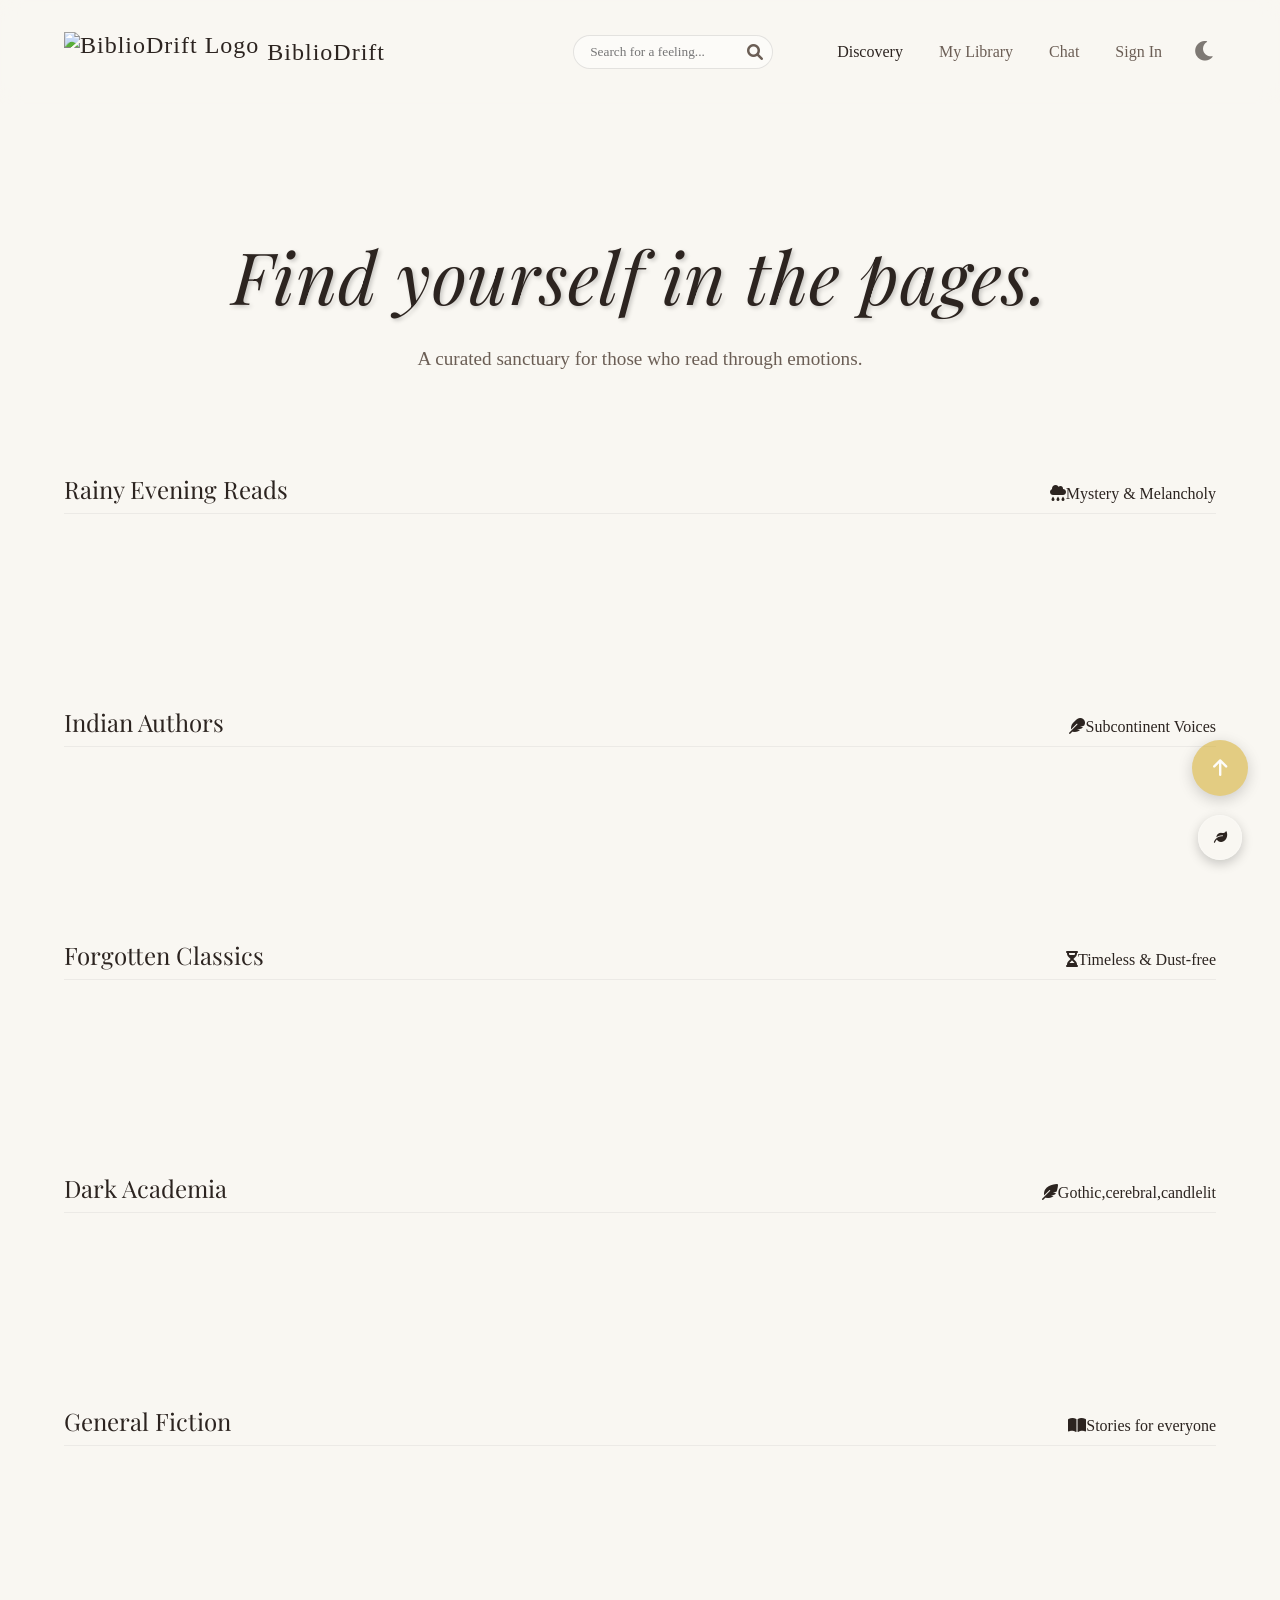
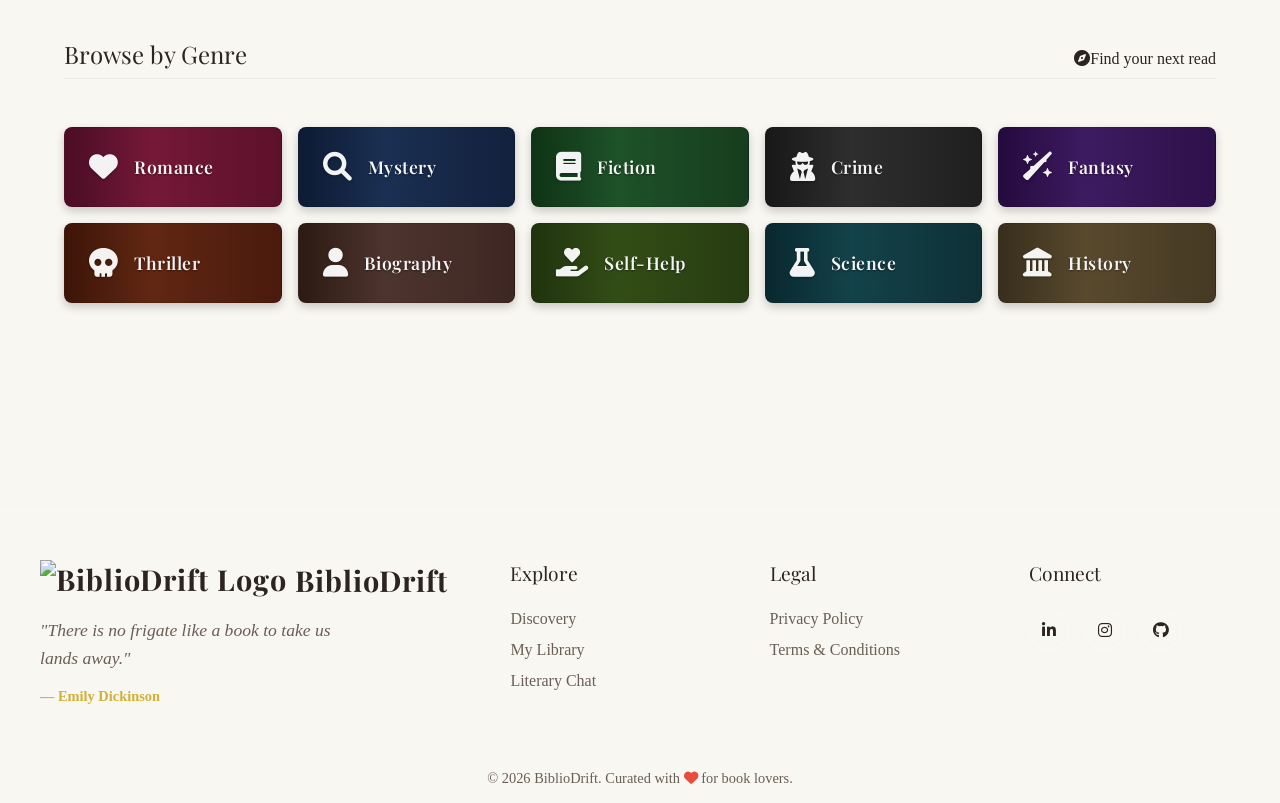
==== frontend/pages/index.html @ f68fb6fa "Refine SEO meta and clean up text formatting Updated SEO meta description and title for better clari" ====
<!doctype html>
<html lang="en">

<head>
  <meta charset="UTF-8" />
  <script>
    (function () {
      const theme = localStorage.getItem('bibliodrift_theme');
      if (theme === 'night') {
        document.documentElement.setAttribute('data-theme', 'night');
      }
    })();
  </script>
  <meta name="viewport" content="width=device-width, initial-scale=1.0" />
  <!-- Added SEO meta description to improve search engine discoverability and click-through rates -->
  <meta name="description" content="BiblioDrift-Discover books by mood,track your reading journey,and get AI-powered recommendations." />
  <title>BiblioDrift | Find yourself in pages</title>
  <link rel="stylesheet" href="../css/style.css" />
  <link rel="stylesheet" href="../css/keyboard-shortcuts.css" />

  <!-- Fonts -->
  <link rel="preconnect" href="https://fonts.googleapis.com" />
  <link rel="preconnect" href="https://fonts.gstatic.com" crossorigin />
  <link
    href="https://fonts.googleapis.com/css2?family=Playfair+Display:ital,wght@0,400;0,600;1,400&family=Georgia&display=swap"
    rel="stylesheet" />
  <link rel="stylesheet" href="https://cdnjs.cloudflare.com/ajax/libs/font-awesome/6.0.0/css/all.min.css" />

  <!-- Security: DOMPurify for XSS prevention -->
  <script src="https://cdn.jsdelivr.net/npm/dompurify@3.0.6/dist/purify.min.js"></script>
  <link rel="icon" href="../assets/images/biblioDrift_favicon.png" type="image/png">
</head>

<body>
  <header>
    <a href="index.html" class="logo">
      <img style="height: 40px" src="../assets/images/biblioDrift_favicon.png" alt="BiblioDrift Logo"> BiblioDrift
    </a>
    <div class="header-controls">
      <div class="search-bar">
        <input type="text" id="searchInput" class="search-input" placeholder="Search for a feeling...">
        <i class="fa-solid fa-search search-icon" id="searchIcon"></i>
      </div>
      <nav class="nav-links">
        <div class="tooltip">
          <a href="index.html" class="active">Discovery</a>
          <span class="tooltip-text"><i class="fa-solid fa-wand-magic-sparkles"></i> Explore books</span>
        </div>
        <div class="tooltip">
          <a href="library.html">My Library</a>
          <span class="tooltip-text"><i class="fa-solid fa-book"></i> My Library</span>
        </div>
        <div class="tooltip">
          <a href="chat.html">Chat</a>
          <span class="tooltip-text"><i class="fa-solid fa-comments"></i> Chat</span>
        </div>
        <!-- DYNAMIC AUTH LINK -->
        <div class="tooltip">
          <a href="auth.html" id="navAuthLink">Sign In</a>
          <span class="tooltip-text" id="navAuthTooltip"><i class="fa-solid fa-key"></i> Access account</span>
        </div>
      </nav>
      <button id="themeToggle" class="btn-icon" title="Toggle Theme">
        <i class="fa-solid fa-moon"></i>
      </button>
    </div>
  </header>

  <main>
    <section class="hero">
      <h1>Find yourself in the pages.</h1>
      <p>A curated sanctuary for those who read through emotions.</p>
    </section>

    <!-- SEARCH RESULTS SECTION (Initially Hidden) -->
    <section id="search-results-section" class="curated-section" hidden>
      <div class="section-header">
        <h2 id="search-query-display">Search Results</h2>
        <span><i class="fa-solid fa-magnifying-glass"></i>Exploring your query</span>
      </div>
      <div class="curated-row" id="search-results-grid">
        <!-- Dynamically Appended Books -->
      </div>
    </section>

    <!-- Curated Sections -->
    <section class="curated-section">
      <div class="section-header">
        <h2>Rainy Evening Reads</h2>
        <span><i class="fa-solid fa-cloud-rain"></i>Mystery & Melancholy</span>
      </div>
      <div class="curated-row" id="row-rainy"></div>
    </section>

    <section class="curated-section">
      <div class="section-header">
        <h2>Indian Authors</h2>
        <span><i class="fa-solid fa-feather"></i>Subcontinent Voices</span>
      </div>
      <div class="curated-row" id="row-indian"></div>
    </section>

    <section class="curated-section">
      <div class="section-header">
        <h2>Forgotten Classics</h2>
        <span><i class="fa-solid fa-hourglass"></i>Timeless & Dust-free</span>
      </div>
      <div class="curated-row" id="row-classics"></div>
    </section>

    <section class="curated-section">
      <div class="section-header">
        <h2>Dark Academia</h2>
        <span><i class="fa-solid fa-feather-pointed"></i>Gothic,cerebral,candlelit</span>
      </div>
      <div class="curated-row" id="row-dark-academia"></div>
    </section>

    <section class="curated-section">
      <div class="section-header">
        <h2>General Fiction</h2>
        <span><i class="fa-solid fa-book-open"></i>Stories for everyone</span>
      </div>
      <div class="curated-row" id="row-fiction"></div>
    </section>

    <!-- Genre Grid Section -->
    <section class="curated-section genre-section">
      <div class="section-header">
        <h2>Browse by Genre</h2>
        <span><i class="fa-solid fa-compass"></i>Find your next read</span>
      </div>
      <div class="genre-grid" id="genre-grid">
        <div class="genre-card" data-genre="romance"><i class="fa-solid fa-heart"></i><span>Romance</span></div>
        <div class="genre-card" data-genre="mystery"><i class="fa-solid fa-magnifying-glass"></i><span>Mystery</span>
        </div>
        <div class="genre-card" data-genre="fiction"><i class="fa-solid fa-book"></i><span>Fiction</span></div>
        <div class="genre-card" data-genre="crime"><i class="fa-solid fa-user-secret"></i><span>Crime</span></div>
        <div class="genre-card" data-genre="fantasy"><i class="fa-solid fa-wand-sparkles"></i><span>Fantasy</span></div>
        <div class="genre-card" data-genre="thriller"><i class="fa-solid fa-skull"></i><span>Thriller</span></div>
        <div class="genre-card" data-genre="biography"><i class="fa-solid fa-user"></i><span>Biography</span></div>
        <div class="genre-card" data-genre="self-help"><i
            class="fa-solid fa-hand-holding-heart"></i><span>Self-Help</span></div>
        <div class="genre-card" data-genre="science"><i class="fa-solid fa-flask"></i><span>Science</span></div>
        <div class="genre-card" data-genre="history"><i class="fa-solid fa-landmark"></i><span>History</span></div>
      </div>
    </section>

    <!-- Genre Modal -->
    <dialog id="genre-modal" class="genre-modal">
      <div class="genre-modal-content">
        <div class="genre-modal-header">
          <h2 id="genre-modal-title">Genre Books</h2>
          <button class="close-genre-modal" id="close-genre-modal"><i class="fa-solid fa-xmark"></i></button>
        </div>
        <div class="genre-modal-body">
          <div class="genre-books-grid" id="genre-books-grid"></div>
        </div>
      </div>
    </dialog>

    <!-- Book Details Modal -->
    <dialog id="book-details-modal" class="glass-modal">
      <div class="modal-content">
        <button class="close-modal-btn" id="closeModalBtn"><i class="fa-solid fa-xmark"></i></button>
        <div class="modal-body">
          <div class="modal-media"><img id="modal-img" src="" alt="Book Cover" /></div>
          <div class="modal-info">
            <h2 id="modal-title">Book Title</h2>
            <p id="modal-author" class="modal-subtitle">Author Name</p>
            <div class="ai-insight-box">
              <div class="ai-header"><i class="fa-solid fa-wand-magic-sparkles"></i><span>AI Insight</span></div>
              <div id="modal-summary">
                <div class="text-skeleton skeleton"></div>
                <div class="text-skeleton skeleton" style="width: 90%"></div>
                <div class="text-skeleton skeleton" style="width: 70%"></div>
              </div>
            </div>
            <div class="modal-actions">
              <button id="modal-add-btn" class="btn-primary"><i class="fa-regular fa-heart"></i>Add to Library</button>
              <button id="modal-share-btn" class="btn-secondary modal-share-btn"><i class="fa-solid fa-share-nodes"></i>
                Share</button>
            </div>
          </div>
        </div>
      </div>
    </dialog>
  </main>




  <!-- Enhanced Footer -->
  <footer class="main-footer">
    <div class="footer-container">
      <div class="footer-brand">
        <a href="index.html" class="logo">
          <img style="height: 40px" src="../assets/images/biblioDrift_favicon.png" alt="BiblioDrift Logo"> BiblioDrift
        </a>
        <p class="footer-tagline">"There is no frigate like a book to take us lands away."</p>
        <p class="footer-subtext">&mdash; Emily Dickinson</p>
      </div>
      <div class="footer-nav">
        <h3>Explore</h3>
        <ul>
          <li><a href="index.html">Discovery</a></li>
          <li><a href="library.html">My Library</a></li>
          <li><a href="chat.html">Literary Chat</a></li>
        </ul>
      </div>
      <div class="footer-legal">
        <h3>Legal</h3>
        <ul>
          <li><a href="privacy-policy.html">Privacy Policy</a></li>
          <li><a href="terms-and-conditions.html">Terms & Conditions</a></li>
        </ul>
      </div>
      <div class="footer-social">
        <h3>Connect</h3>
        <div class="social-icons">
          <a href="https://www.linkedin.com/in/devanshi5malhotra/" target="_blank" rel="noopener noreferrer" title="LinkedIn"><i class="fab fa-linkedin-in"></i></a>
          <a href="#" title="Instagram"><i class="fab fa-instagram"></i></a>
          <a href="https://github.com/devanshi14malhotra/BiblioDrift" target="_blank" rel="noopener noreferrer"
            title="GitHub"><i class="fa-brands fa-github"></i></a>
        </div>
      </div>
    </div>
    <div class="footer-bottom">
      <p>&copy; 2026 BiblioDrift. Curated with <i class="fa-solid fa-heart"></i> for book lovers.</p>
    </div>
  </footer>

  <script src="../js/config.js"></script>
  <script src="../js/app.js"></script>
  <script src="../script/header-scroll.js"></script>


  <!-- Back to Top Button -->
  <button id="backToTop" class="btn-icon back-to-top" title="Back to Top" onclick="window.scrollTo({top: 0, behavior: 'smooth'});">
    <i class="fa-solid fa-arrow-up"></i>
  </button>

  <!-- Ambient Sanctuary UI -->
  <div class="ambient-sanctuary">
    <button id="ambientToggle" title="Ambient Sanctuary">
      <i class="fa-solid fa-leaf"></i>
    </button>
    <div id="ambientPanel" class="ambient-panel">
      <h3 style="color: var(--text-main) !important;">Ambient Sanctuary</h3>
      <div class="ambient-option">
        <span style="color: var(--text-main) !important;"><i class="fa-solid fa-cloud-rain"></i>Rainy Evening</span>
        <label class="switch">
          <input type="checkbox" id="rainToggle">
          <span class="slider"></span>
        </label>
      </div>
      <div class="ambient-option">
        <span style="color: var(--text-main) !important;"><i class="fa-solid fa-fire"></i>Cozy Fireplace</span>
        <label class="switch">
          <input type="checkbox" id="fireToggle">
          <span class="slider"></span>
        </label>
      </div>
      <div class="volume-control">
        <label for="ambientVolume" style="color: var(--text-main) !important;"><i class="fa-solid fa-volume-high"></i>Volume</label>
        <input type="range" id="ambientVolume" min="0" max="1" step="0.1" value="0.5" style="width: 100%;">
      </div>
    </div>
  </div>

  <script src="../js/ambient.js"></script>
  <script src="../js/security.js"></script>
</body>

</html>
---- frontend/css/style.css ----
:root {
    /* Day Theme (Default) */
    --bg-color: #f9f7f2;
    --header-bg: rgba(249, 247, 242, 0.8);
    --text-main: #2c2420;
    --text-muted: #6b5e55;
    --accent-gold: #d4af37;
    --wood-dark: #5d4037;
    --wood-light: #8d6e63;
    --glass-bg: rgba(255, 255, 255, 0.1);
    --glass-border: rgba(255, 255, 255, 0.2);
    --shadow-soft: 0 10px 30px rgba(0, 0, 0, 0.05);
    --input-bg: rgba(255, 255, 255, 0.5);
    --input-border: rgba(0, 0, 0, 0.1);
    --book-bg: #fff;
    --paper-color: #fffdf9;

    /* Vibe Colors */
    --vibe-mystery: #78909c;
    --vibe-romance: #ef9a9a;
    --vibe-classic: #a1887f;

    /* Dimensions */
    --book-width: 160px;
    --book-height: 240px;
    --book-thick: 40px;
}

[data-theme="night"] {
    /* Night Theme (Dark Wood) */
    --bg-color: #1e1a18;
    --header-bg: rgba(30, 26, 24, 0.85);
    --text-main: #e0d5cb;
    --text-muted: #a89a8e;
    --accent-gold: #fccb4e;
    --wood-dark: #3e2723;
    --wood-light: #5d4037;
    --glass-bg: rgba(0, 0, 0, 0.3);
    --glass-border: rgba(255, 255, 255, 0.05);
    --shadow-soft: 0 10px 40px rgba(0, 0, 0, 0.4);
    --input-bg: rgba(0, 0, 0, 0.2);
    --input-border: rgba(255, 255, 255, 0.1);
    --book-bg: #2c2420;
    --paper-color: #e0d5cb;
}

* {
    box-sizing: border-box;
    margin: 0;
    padding: 0;
}

html {
    scroll-behavior: smooth;
    transition: background-color 0.4s ease, color 0.4s ease;
}

body {
    background-color: var(--bg-color);
    color: var(--text-main);
    font-family: "Georgia", serif;
    /* Classic serif for books */
    overflow-x: hidden;
    min-height: 100vh;
    transition: background-color 0.4s ease, color 0.4s ease, border-color 0.4s ease, box-shadow 0.4s ease;
}

/* Explicit night-mode overrides — bulletproof fallback */
[data-theme="night"] body,
html[data-theme="night"],
html[data-theme="night"] body {
    background-color: #1e1a18 !important;
    color: #e0d5cb !important;
}

[data-theme="night"] header {
    background: rgba(30, 26, 24, 0.85) !important;
}

[data-theme="night"] .search-input,
[data-theme="night"] input {
    background: rgba(0, 0, 0, 0.2) !important;
    color: #e0d5cb !important;
    border-color: rgba(255, 255, 255, 0.1) !important;
}
/* Dark Mode override */
[data-theme='night'] {
  --accent-gold: #CCAC00; 
  --tooltip-text: #987B60; /* White text for better visibility */
}

/* Global Wooden Scrollbar Styling */
::-webkit-scrollbar {
    width: 12px;
}

::-webkit-scrollbar-track {
    background: var(--bg-color);
}

::-webkit-scrollbar-thumb {
    background: linear-gradient(180deg, var(--wood-dark), var(--wood-light));
    border-radius: 6px;
    border: 2px solid var(--bg-color);
}

::-webkit-scrollbar-thumb:hover {
    background: linear-gradient(180deg, var(--wood-light), var(--wood-dark));
    box-shadow: inset 0 0 6px rgba(0, 0, 0, 0.3);
}

h1,
h2,
h3 {
    font-weight: normal;
    font-family: "Playfair Display", serif;
    /* Elegant headings */
}

/* --- Layout --- */
header {
    padding: 2rem 4rem;
    display: flex;
    justify-content: space-between;
    align-items: center;
    position: sticky;
    top: 0;
    z-index: 100;
    background: var(--header-bg);
    backdrop-filter: blur(10px);
    transition: background-color 0.4s ease, color 0.4s ease, backdrop-filter 0.4s ease;
}

.header-controls {
    display: flex;
    align-items: center;
    gap: 2rem;
}

.search-bar {
    position: relative;
    display: flex;
    align-items: center;
}

.search-input {
    background: var(--input-bg);
    border: 1px solid var(--input-border);
    padding: 0.5rem 1rem;
    border-radius: 20px;
    font-family: "Georgia", serif;
    width: 200px;
    transition: all 0.4s ease;
    outline: none;
    color: var(--text-main);
}

.search-input:focus {
    background: var(--book-bg);
    width: 300px;
    box-shadow: var(--shadow-soft);
}

.search-icon {
    position: absolute;
    right: 10px;
    color: var(--text-muted);
    cursor: pointer;
    transition: color 0.3s ease;
}

.search-icon:hover {
    color: var(--text-main);
}

.logo {
    font-size: 1.5rem;
    letter-spacing: 1px;
    color: var(--text-main);
    text-decoration: none;
    display: flex;
    align-items: center;
    gap: 0.5rem;
}

.nav-links a {
    text-decoration: none;
    color: var(--text-muted);
    margin-left: 2rem;
    transition: color 0.3s ease;
}

.nav-links a:hover,
.nav-links a.active {
    color: var(--text-main);
}

/* === ANIMATED HOVER TOOLTIPS FOR NAVIGATION (NEW) === */
.tooltip {
    position: relative;
    display: inline-block;
}

.tooltip-text {
    position: absolute;
    left: 50%;
    bottom: calc(100% + 8px);
    transform: translateX(-50%) scale(0.95) translateY(6px);
    padding: 10px 14px;
    background: #fffaf3;
    color: #2b2b2b;
    font-size: 13px;
    font-weight: 500;
    white-space: nowrap;
    border-radius: 10px;
    box-shadow: 0 8px 20px rgba(0, 0, 0, 0.15);
    border: 1px solid rgba(0, 0, 0, 0.08);
    opacity: 0;
    visibility: hidden;
    pointer-events: none;
    transition: all 0.25s ease;
    z-index: 9999;
}

.tooltip-text::after {
    content: "";
    position: absolute;
    top: 100%;
    left: 50%;
    transform: translateX(-50%) rotate(45deg);
    width: 12px;
    height: 12px;
    background: #fffaf3;
    border-left: 1px solid rgba(0, 0, 0, 0.08);
    border-bottom: 1px solid rgba(0, 0, 0, 0.08);
}

.tooltip:hover .tooltip-text {
    opacity: 1;
    visibility: visible;
    transform: translateX(-40%) scale(1) translateY(0);
}

.tooltip-text i {
    margin-right: 5px;
    color: var(--accent-gold);
}

main {
    padding: 2rem 4rem;
    max-width: 1400px;
    margin: 0 auto;
}

/* --- Hero --- */
.hero {
    text-align: center;
    padding: 6rem 1rem;
    animation: heroFade 1s ease-out;
}

@keyframes heroFade {
    from {
        opacity: 0;
        transform: translateY(15px);
    }

    to {
        opacity: 1;
        transform: translateY(0);
    }
}

.hero h1 {
    font-size: clamp(2.5rem, 8vw, 4.5rem);
    margin-bottom: 1.5rem;
    font-style: italic;
    line-height: 1.2;
    letter-spacing: 0.5px;
    text-shadow: 2px 2px 4px rgba(0, 0, 0, 0.2);
}

.hero p {
    color: var(--text-muted);
    font-size: 1.2rem;
    line-height: 1.8;
    max-width: 55ch;
    margin: 0 auto;
}

/* --- Curated Tables (Horizontal Scroll) --- */
.curated-section {
    margin-bottom: 6rem;
}

.section-header {
    margin-bottom: 2rem;
    border-bottom: 1px solid rgba(0, 0, 0, 0.05);
    padding-bottom: 0.5rem;
    display: flex;
    justify-content: space-between;
    align-items: baseline;
}

.curated-row {
    display: flex;
    gap: 3rem;
    padding: 2rem 1rem;
    overflow-x: visible;
    /* Allow 3D overflow */
    perspective: 1000px;
}

/* --- 3D Book Component --- */
.book-scene {
    width: var(--book-width);
    height: var(--book-height);
    perspective: 1000px;
    cursor: pointer;
    /* Random slight rotation for organic feel - handled in JS usually, but default here */
}

.book {
    width: 100%;
    height: 100%;
    position: relative;
    transform-style: preserve-3d;
    /* Bouncy cozy feel */
    transform-origin: center center -20px;
    /* Pivot inside the book */
    animation: floatIn 0.8s ease-out backwards;
}

@keyframes floatIn {
    from {
        opacity: 0;
        transform: translateY(50px) scale(0.9);
    }

    to {
        opacity: 1;
        transform: translateY(0) scale(1);
    }
}

.book.flipped {
    transform: rotateY(180deg) scale(1.2) translateZ(50px);
    /* Expand and bring closer */
    z-index: 100;
}

/* Book Faces */
.book__face {
    position: absolute;
    width: 100%;
    height: 100%;
    backface-visibility: hidden;
    /* Hide back when front is clear */
    border-radius: 4px 8px 8px 4px;
    box-shadow: 5px 5px 15px rgba(0, 0, 0, 0.15);
}

.book__face--front {
    background: var(--book-bg);
    transform: rotateY(0deg);
    z-index: 2;
}

.book__face--front img {
    width: 100%;
    height: 100%;
    object-fit: cover;
    border-radius: 4px 8px 8px 4px;
}

.book__face--back {
    transform: rotateY(180deg);
    background: var(--paper-color);
    /* Paper color */
    padding: 1.5rem;
    display: flex;
    flex-direction: column;
    justify-content: space-between;
    border: 1px solid var(--glass-border);
    z-index: 1;
    color: #2c2420;
    /* Keep text dark for paper feel even in night mode */
}

/* The Spine */
.book__face--spine {
    position: absolute;
    width: var(--book-thick);
    height: 100%;
    left: 0;
    top: 0;
    transform: rotateY(-90deg) translateZ(calc(var(--book-thick) / 2));
}

/* Improved 3D Box Model */
/* Re-defining .book for proper thickness volume */
.book {
    transform-origin: center center -20px;
    /* Pivot inside the book */
}

.book__face--front {
    transform: translateZ(20px);
}

.book__face--back {
    transform: rotateY(180deg) translateZ(20px);
}

.book__face--spine {
    width: 40px;
    height: 100%;
    background: #333;
    /* Default spine color */
    transform: rotateY(-90deg) translateZ(20px);
    /* Adjust positioning to be flush left of front face */
    left: -20px;
    /* Half thickness */
}

.book__face--right {
    /* Pages */
    width: 40px;
    height: 100%;
    background: linear-gradient(to right, #fff, #f0f0f0 20%, #fff 40%);
    transform: rotateY(90deg) translateZ(140px);
    /* Width - half thickness */
    left: auto;
    right: -20px;
}

/* Hover Effect: Pull out */
.book-scene:hover .book:not(.flipped) {
    transform: translateZ(30px) translateY(-10px) rotateY(-10deg);
}

/* Glassmorphism Overlay (Quick view) */
.glass-overlay {
    position: absolute;
    bottom: 10px;
    left: 10px;
    right: 10px;
    background: rgba(255, 255, 255, 0.7);
    backdrop-filter: blur(8px);
    padding: 0.5rem;
    border-radius: 6px;
    opacity: 0;
    transform: translateY(10px);
    transition: all 0.3s ease;
    pointer-events: none;
    /* Let clicks pass to book */
}

.book-scene:hover .glass-overlay {
    opacity: 1;
    transform: translateY(0);
}

/* Back of book content */
.handwritten-note {
    font-family: "Courier New", Courier, monospace;
    /* Placeholder for handwriting font */
    color: var(--text-muted);
    font-size: 0.9rem;
    line-height: 1.4;
    background: #fffdc2;
    padding: 10px;
    transform: rotate(-2deg);
    box-shadow: 2px 2px 5px rgba(0, 0, 0, 0.1);
    margin-bottom: 1rem;
}

.book-actions {
    display: flex;
    gap: 0.5rem;
}

.btn-icon {
    border: none;
    background: none;
    cursor: pointer;
    font-size: 1.2rem;
    opacity: 0.6;
    transition: opacity 0.2s;
}

.btn-icon:hover {
    opacity: 1;
    transform: scale(1.1);
}

/* --- Virtual Shelves --- */
.shelves-container {
    display: flex;
    flex-direction: column;
    gap: 4rem;
    padding: 2rem 0;
}

.shelf-row {
    position: relative;
    padding: 0 2rem 1.5rem 2rem;
    /* Realistic Wood Texture Gradient */
    background:
        repeating-linear-gradient(90deg,
            transparent 0,
            transparent 4px,
            rgba(0, 0, 0, 0.02) 5px,
            transparent 10px),
        linear-gradient(to bottom, #5d4037 0%, #3e2723 100%);
    border-bottom: 25px solid #281a15;
    /* Thicker front lip */
    border-radius: 4px;
    box-shadow:
        0 20px 20px -10px rgba(0, 0, 0, 0.3),
        inset 0 2px 20px rgba(0, 0, 0, 0.2);
    display: flex;
    align-items: flex-end;
    gap: 1.5rem;
    /* More spacing for expanded books */
    min-height: 280px;
}

.shelf-row::after {
    /* Depth shadow on wall behind books */
    content: "";
    position: absolute;
    bottom: 25px;
    /* Above bottom lip */
    left: 0;
    right: 0;
    height: 100%;
    z-index: -1;
    background: linear-gradient(to bottom,
            rgba(0, 0, 0, 0.1),
            rgba(0, 0, 0, 0.4));
    pointer-events: none;
}

.shelf-label {
    position: absolute;
    top: -20px;
    left: 0;
    font-size: 1.2rem;
    color: var(--wood-light);
    font-style: italic;
}

/* --- Mood Analysis Styles --- */

/* Mood Tags on Book Covers */
.mood-tags {
    position: absolute;
    top: 5px;
    left: 5px;
    display: flex;
    flex-direction: column;
    gap: 2px;
}

.mood-tag {
    background: rgba(0, 0, 0, 0.7);
    color: white;
    padding: 2px 6px;
    border-radius: 10px;
    font-size: 0.7rem;
    font-weight: bold;
    text-transform: capitalize;
}

/* Mood-specific colors */
.mood-cozy {
    background: #8d6e63 !important;
}

.mood-dark {
    background: #424242 !important;
}

.mood-mysterious {
    background: #5e35b1 !important;
}

.mood-romantic {
    background: #e91e63 !important;
}

.mood-adventurous {
    background: #ff5722 !important;
}

.mood-melancholy {
    background: #607d8b !important;
}

.mood-uplifting {
    background: #4caf50 !important;
}

.mood-intense {
    background: #f44336 !important;
}

.mood-whimsical {
    background: #9c27b0 !important;
}

.mood-thought-provoking {
    background: #795548 !important;
}

/* Glass overlay mood tags */
.glass-mood-tags {
    margin-top: 0.5rem;
    display: flex;
    gap: 0.25rem;
    flex-wrap: wrap;
}

.glass-mood-tag {
    background: rgba(255, 255, 255, 0.3);
    padding: 1px 4px;
    border-radius: 8px;
    font-size: 0.6rem;
    text-transform: capitalize;
}

/* Back of book mood analysis */
.mood-analysis {
    margin-top: 1rem;
    padding-top: 0.5rem;
    border-top: 1px solid rgba(0, 0, 0, 0.1);
}

.mood-tags-back {
    display: flex;
    gap: 0.25rem;
    flex-wrap: wrap;
    margin-top: 0.25rem;
}

.mood-tag-small {
    background: var(--accent-gold);
    color: white;
    padding: 1px 4px;
    border-radius: 6px;
    font-size: 0.6rem;
    text-transform: capitalize;
}

/* Mood Analysis Modal */
.mood-modal {
    position: fixed;
    top: 0;
    left: 0;
    width: 100%;
    height: 100%;
    background: rgba(0, 0, 0, 0.7);
    display: flex;
    justify-content: center;
    align-items: center;
    z-index: 1000;
    backdrop-filter: blur(5px);
}

.mood-modal-content {
    background: var(--book-bg);
    border-radius: 12px;
    max-width: 500px;
    width: 90%;
    max-height: 80vh;
    overflow-y: auto;
    box-shadow: var(--shadow-soft);
    border: 1px solid var(--glass-border);
}

.mood-modal-header {
    padding: 1.5rem;
    border-bottom: 1px solid var(--glass-border);
    display: flex;
    justify-content: space-between;
    align-items: center;
}

.mood-modal-header h3 {
    margin: 0;
    color: var(--text-main);
}

.close-modal {
    background: none;
    border: none;
    font-size: 1.5rem;
    cursor: pointer;
    color: var(--text-muted);
    padding: 0;
    width: 30px;
    height: 30px;
    display: flex;
    align-items: center;
    justify-content: center;
}

.close-modal:hover {
    color: var(--text-main);
}

.mood-modal-body {
    padding: 1.5rem;
}

.mood-section {
    margin-bottom: 1.5rem;
}

.mood-section h4 {
    margin: 0 0 0.5rem 0;
    color: var(--text-main);
    font-size: 1rem;
}

/* Sentiment Bar */
.sentiment-bar {
    width: 100%;
    height: 8px;
    background: #e0e0e0;
    border-radius: 4px;
    overflow: hidden;
    margin: 0.5rem 0;
}

.sentiment-fill {
    height: 100%;
    background: linear-gradient(to right, #f44336, #ff9800, #4caf50);
    transition: width 0.3s ease;
}

/* Large mood tags in modal */
.mood-tags-large {
    display: flex;
    gap: 0.5rem;
    flex-wrap: wrap;
}

.mood-tag-large {
    padding: 0.5rem 1rem;
    border-radius: 20px;
    font-size: 0.9rem;
    font-weight: bold;
    color: white;
    text-transform: capitalize;
}

/* Vibe quote styling */
.vibe-quote {
    background: var(--paper-color);
    padding: 1rem;
    border-radius: 8px;
    font-style: italic;
    color: #2c2420;
    border-left: 4px solid var(--accent-gold);
    margin: 0.5rem 0;
}

/* Mood button in book actions */
.mood-btn {
    color: var(--accent-gold) !important;
}

.mood-btn:hover {
    color: var(--wood-dark) !important;
    transform: scale(1.1);
}

/* Responsive mood modal */
@media (max-width: 768px) {
    .mood-modal-content {
        width: 95%;
        margin: 1rem;
    }

    .mood-tags-large {
        flex-direction: column;
    }

    .mood-tag-large {
        text-align: center;
    }
}

/* Utilities */
.hidden {
    display: none !important;
}

/* --- Constellation View --- */
.constellation-container {
    width: 100%;
    min-height: 600px;
    margin-top: 2rem;
    position: relative;
    border-radius: 12px;
    overflow: hidden;
    animation: fadeIn 0.5s ease;
}

.view-toggles button {
    cursor: pointer;
    transition: all 0.3s ease;
}

.view-toggles .active-view {
    box-shadow: 0 4px 15px rgba(0, 0, 0, 0.2);
    transform: scale(1.05);
}

.fade-in {
    animation: fadeIn 1s ease;
}

@keyframes fadeIn {
    from {
        opacity: 0;
        transform: translateY(10px);
    }

    to {
        opacity: 1;
        transform: translateY(0);
    }
}

/* Theme Toggle Button Enhancement */
#themeToggle {
    font-size: 1.4rem;
    color: var(--text-main);
    cursor: pointer;
    transition:
        transform 0.3s ease,
        color 0.3s ease;
}

#themeToggle:hover {
    transform: rotate(15deg) scale(1.1);
    color: var(--accent-gold);
}


.footer {
    min-height: 120px;
    width: 100%;
    background-color: #222;
    display: flex;
    flex-direction: column;
    justify-content: center;
    align-items: center;
    gap: 1.2rem;
    padding: 2rem 0;
    margin-top: 4rem;
}

.social_icons {
    display: flex;
    gap: 2rem;
    z-index: 999;
}

.social_icons a {
    color: var(--accent-gold);
    font-size: 2rem;
    transition:
        transform 0.3s ease,
        color 0.3s ease;
    text-decoration: none;
}

.social_icons a:hover {
    color: white;
    transform: translateY(-5px);
}

.reading-progress {
    margin-top: 0.75rem;
    opacity: 0.85;
}

.progress-slider {
    width: 100%;
    accent-color: var(--accent-gold);
}

.reading-progress small {
    font-size: 0.7rem;
    opacity: 0.7;
}

/* --- Glass Modal --- */
.glass-modal {
    margin: auto;
    width: 90%;
    max-width: 900px;
    background: transparent;
    border: none;
    padding: 0;
    overflow: visible;
}

.glass-modal::backdrop {
    background: rgba(0, 0, 0, 0.4);
    backdrop-filter: blur(5px);
}

.modal-content {
    background: rgba(255, 255, 255, 0.65);
    backdrop-filter: blur(20px);
    -webkit-backdrop-filter: blur(20px);
    border: 1px solid var(--glass-border);
    border-radius: 20px;
    box-shadow: 0 25px 50px -12px rgba(0, 0, 0, 0.25);
    padding: 2.5rem;
    position: relative;
    overflow: hidden;
    animation: modalIn 0.4s cubic-bezier(0.175, 0.885, 0.32, 1.275);
}

[data-theme="night"] .modal-content {
    background: rgba(30, 26, 24, 0.8);
    border: 1px solid rgba(255, 255, 255, 0.1);
}

@keyframes modalIn {
    from {
        opacity: 0;
        transform: scale(0.9) translateY(20px);
    }

    to {
        opacity: 1;
        transform: scale(1) translateY(0);
    }
}

.close-modal-btn {
    position: absolute;
    top: 1.5rem;
    right: 1.5rem;
    background: var(--glass-bg);
    border: none;
    width: 2.5rem;
    height: 2.5rem;
    border-radius: 50%;
    cursor: pointer;
    font-size: 1.2rem;
    color: var(--text-muted);
    transition: all 0.2s;
    display: flex;
    justify-content: center;
    align-items: center;
    z-index: 10;
}

.close-modal-btn:hover {
    background: var(--accent-gold);
    color: #fff;
    transform: rotate(90deg);
}

.modal-body {
    display: grid;
    grid-template-columns: 300px 1fr;
    gap: 3rem;
}

.modal-media {
    display: flex;
    justify-content: center;
    align-items: center;
}

.modal-media img {
    width: 100%;
    height: auto;
    border-radius: 12px;
    box-shadow: 10px 10px 30px rgba(0, 0, 0, 0.2);
    transform: rotate(-3deg);
    transition: transform 0.3s;
}

.modal-media img:hover {
    transform: rotate(0) scale(1.02);
}

.modal-info {
    display: flex;
    flex-direction: column;
    gap: 1.5rem;
}

.modal-info h2 {
    font-size: 2.5rem;
    line-height: 1.2;
    margin-bottom: 0;
}

.modal-subtitle {
    font-size: 1.2rem;
    color: var(--text-muted);
    font-style: italic;
    margin-top: -1rem;
}

/* AI Insight Box */
.ai-insight-box {
    background: #fdfaf5;
    border: 1px solid rgba(212, 175, 55, 0.2);
    border-left: 4px solid var(--accent-gold);
    padding: 1.2rem 1.5rem;
    border-radius: 12px;
    margin-top: 1.5rem;
    box-shadow: 0 2px 8px rgba(0,0,0,0.03);
}

#modal-ai-note {
    font-family: "Georgia", serif;
    font-style: italic;
    color: #4a3f35 !important; /* Dark brown for high contrast */
    line-height: 1.6;
    font-size: 1.05rem;
    display: block;
}

[data-theme="night"] .ai-insight-box {
    background: linear-gradient(135deg,
            rgba(255, 255, 255, 0.05),
            rgba(0, 0, 0, 0.2));
}

.ai-insight-box::before {
    content: "";
    position: absolute;
    top: 0;
    left: 0;
    right: 0;
    height: 2px;
    background: linear-gradient(90deg,
            transparent,
            var(--accent-gold),
            transparent);
    opacity: 0.5;
}

.ai-header {
    display: flex;
    align-items: center;
    gap: 0.8rem;
    font-family: "Courier New", monospace;
    /* Tech feel */
    font-weight: bold;
    color: var(--accent-gold);
    margin-bottom: 1rem;
    text-transform: uppercase;
    letter-spacing: 1px;
    font-size: 0.9rem;
}

#modal-summary {
    line-height: 1.6;
    color: var(--text-main);
}

.modal-actions {
    margin-top: auto;
    display: flex;
    gap: 1rem;
}

.btn-primary {
    background: var(--text-main);
    color: var(--bg-color);
    border: none;
    padding: 1rem 2rem;
    border-radius: 30px;
    font-family: "Georgia", serif;
    font-size: 1.1rem;
    cursor: pointer;
    transition: all 0.3s;
    display: flex;
    align-items: center;
    gap: 0.8rem;
}

.btn-primary:hover {
    background: var(--accent-gold);
    color: #fff;
    transform: translateY(-2px);
    box-shadow: 0 5px 15px rgba(0, 0, 0, 0.1);
}

/* Responsive Modal */
@media (max-width: 768px) {
    .modal-body {
        grid-template-columns: 1fr;
    }

    .modal-media img {
        max-width: 200px;
        transform: rotate(0);
    }

    .modal-content {
        padding: 1.5rem;
    }
}

/* ===== CHAT INTERFACE STYLES ===== */

.chat-container {
    max-width: 900px;
    margin: 0 auto;
    height: calc(100vh - 80px);
    display: flex;
    flex-direction: column;
    background: var(--glass-bg);
    backdrop-filter: blur(20px);
    border: 1px solid var(--glass-border);
    border-radius: 20px;
    overflow: hidden;
    box-shadow: var(--shadow-soft);
}

.chat-header {
    padding: 20px 25px;
    background: var(--glass-bg);
    border-bottom: 1px solid var(--glass-border);
    display: flex;
    justify-content: space-between;
    align-items: center;
}

.bookseller-info {
    display: flex;
    align-items: center;
    gap: 15px;
}

.bookseller-avatar {
    width: 50px;
    height: 50px;
    background: var(--accent-gold);
    border-radius: 50%;
    display: flex;
    align-items: center;
    justify-content: center;
    color: var(--wood-dark);
    font-size: 20px;
    box-shadow: 0 4px 15px rgba(212, 175, 55, 0.3);
}

.bookseller-details h2 {
    font-family: 'Playfair Display', serif;
    color: var(--text-main);
    font-size: 1.4rem;
    margin-bottom: 4px;
}

.status {
    display: flex;
    align-items: center;
    gap: 8px;
    color: var(--text-muted);
    font-size: 0.9rem;
}

.status-dot {
    width: 8px;
    height: 8px;
    background: #4caf50;
    border-radius: 50%;
    animation: pulse 2s infinite;
}

@keyframes pulse {

    0%,
    100% {
        opacity: 1;
    }

    50% {
        opacity: 0.5;
    }
}

.chat-actions {
    display: flex;
    gap: 10px;
}

.action-btn {
    width: 40px;
    height: 40px;
    background: var(--glass-bg);
    border: 1px solid var(--glass-border);
    border-radius: 10px;
    color: var(--text-muted);
    cursor: pointer;
    transition: all 0.3s ease;
    display: flex;
    align-items: center;
    justify-content: center;
}

.action-btn:hover {
    background: var(--accent-gold);
    color: var(--wood-dark);
    transform: translateY(-2px);
}

.chat-messages {
    flex: 1;
    overflow-y: auto;
    padding: 20px 25px;
    display: flex;
    flex-direction: column;
    gap: 20px;
}

.message {
    display: flex;
    gap: 12px;
    max-width: 80%;
}

.message.user-message {
    align-self: flex-end;
    flex-direction: row-reverse;
}

.message-avatar {
    width: 35px;
    height: 35px;
    border-radius: 50%;
    display: flex;
    align-items: center;
    justify-content: center;
    font-size: 14px;
    flex-shrink: 0;
}

.bookseller-message .message-avatar {
    background: var(--accent-gold);
    color: var(--wood-dark);
}

.user-message .message-avatar {
    background: var(--wood-light);
    color: var(--paper-color);
}

.message-content {
    flex: 1;
}

.message-bubble {
    background: var(--glass-bg);
    border: 1px solid var(--glass-border);
    border-radius: 18px;
    padding: 15px 18px;
    backdrop-filter: blur(10px);
    box-shadow: 0 4px 15px rgba(0, 0, 0, 0.1);
}

.user-message .message-bubble {
    background: var(--accent-gold);
    color: var(--wood-dark);
    border-color: var(--accent-gold);
}

.message-bubble p {
    margin-bottom: 8px;
    line-height: 1.5;
    color: var(--text-main);
}

.user-message .message-bubble p {
    color: var(--wood-dark);
}

.message-bubble p:last-child {
    margin-bottom: 0;
}

.message-time {
    font-size: 0.75rem;
    color: var(--text-muted);
    margin-top: 5px;
    text-align: left;
}

.user-message .message-time {
    text-align: right;
}

.quick-suggestions {
    padding: 15px 25px;
    border-top: 1px solid var(--glass-border);
    background: var(--glass-bg);
}

.suggestions-header {
    font-size: 0.9rem;
    color: var(--text-muted);
    margin-bottom: 12px;
}

.suggestions-list {
    display: flex;
    gap: 10px;
    flex-wrap: wrap;
}

.suggestion-btn {
    background: var(--glass-bg);
    border: 1px solid var(--glass-border);
    border-radius: 20px;
    padding: 8px 15px;
    color: var(--text-main);
    cursor: pointer;
    transition: all 0.3s ease;
    font-size: 0.85rem;
    display: flex;
    align-items: center;
    gap: 6px;
    backdrop-filter: blur(10px);
}

.suggestion-btn:hover {
    background: var(--accent-gold);
    color: var(--wood-dark);
    transform: translateY(-2px);
    box-shadow: 0 4px 15px rgba(212, 175, 55, 0.3);
}

.chat-input-container {
    padding: 20px 25px;
    border-top: 1px solid var(--glass-border);
    background: var(--glass-bg);
}

.chat-input-wrapper {
    display: flex;
    gap: 12px;
    align-items: flex-end;
    background: var(--input-bg);
    border: 1px solid var(--input-border);
    border-radius: 20px;
    padding: 12px 15px;
    backdrop-filter: blur(10px);
}

#chatInput {
    flex: 1;
    background: transparent;
    border: none;
    outline: none;
    color: var(--text-main);
    font-size: 1rem;
    line-height: 1.4;
    resize: none;
    min-height: 24px;
    max-height: 120px;
    font-family: inherit;
}

#chatInput::placeholder {
    color: var(--text-muted);
}

.send-btn {
    width: 40px;
    height: 40px;
    background: var(--accent-gold);
    border: none;
    border-radius: 50%;
    color: var(--wood-dark);
    cursor: pointer;
    transition: all 0.3s ease;
    display: flex;
    align-items: center;
    justify-content: center;
    flex-shrink: 0;
}

.send-btn:hover {
    transform: scale(1.1);
    box-shadow: 0 4px 15px rgba(212, 175, 55, 0.4);
}

.send-btn:disabled {
    opacity: 0.5;
    cursor: not-allowed;
    transform: none;
}

.input-hint {
    margin-top: 8px;
    font-size: 0.8rem;
    color: var(--text-muted);
    display: flex;
    align-items: center;
    gap: 6px;
}

/* Book Recommendations in Chat */
.book-recommendation {
    margin: 15px 0;
    padding: 15px;
    background: var(--glass-bg);
    border: 1px solid var(--glass-border);
    border-radius: 12px;
    backdrop-filter: blur(10px);
}

.book-rec-header {
    display: flex;
    justify-content: space-between;
    align-items: center;
    margin-bottom: 12px;
}

.book-rec-title {
    font-weight: 600;
    color: var(--text-main);
    font-size: 0.95rem;
}

.book-rec-count {
    font-size: 0.8rem;
    color: var(--text-muted);
    background: var(--glass-bg);
    padding: 4px 8px;
    border-radius: 10px;
}

.book-rec-grid {
    display: grid;
    grid-template-columns: repeat(auto-fill, minmax(120px, 1fr));
    gap: 12px;
}

.book-rec-item {
    background: var(--glass-bg);
    border: 1px solid var(--glass-border);
    border-radius: 8px;
    padding: 10px;
    text-align: center;
    cursor: pointer;
    transition: all 0.3s ease;
    backdrop-filter: blur(5px);
}

.book-rec-item:hover {
    transform: translateY(-3px);
    box-shadow: 0 6px 20px rgba(0, 0, 0, 0.15);
    border-color: var(--accent-gold);
}

.book-rec-cover {
    width: 60px;
    height: 90px;
    background: var(--book-bg);
    border-radius: 4px;
    margin: 0 auto 8px;
    display: flex;
    align-items: center;
    justify-content: center;
    overflow: hidden;
    box-shadow: 0 2px 8px rgba(0, 0, 0, 0.1);
}

.book-rec-cover img {
    width: 100%;
    height: 100%;
    object-fit: cover;
}

.book-rec-cover i {
    font-size: 24px;
    color: var(--text-muted);
}

.book-rec-info h4 {
    font-size: 0.8rem;
    color: var(--text-main);
    margin-bottom: 4px;
    line-height: 1.2;
    display: -webkit-box;
    -webkit-line-clamp: 2;
    -webkit-box-orient: vertical;
    overflow: hidden;
}

.book-rec-info p {
    font-size: 0.7rem;
    color: var(--text-muted);
    display: -webkit-box;
    -webkit-line-clamp: 1;
    -webkit-box-orient: vertical;
    overflow: hidden;
}

/* Emotion Tags & Mood Filtering */
.emotion-tags-container {
    display: flex;
    flex-wrap: wrap;
    gap: 8px;
    margin: 12px 0;
}

.emotion-tag {
    background: var(--glass-bg);
    border: 1px solid var(--glass-border);
    border-radius: 16px;
    padding: 4px 12px;
    font-size: 0.75rem;
    color: var(--text-main);
    cursor: pointer;
    transition: all 0.2s ease;
    display: flex;
    align-items: center;
    gap: 6px;
}

.emotion-tag:hover {
    background: rgba(255, 255, 255, 0.1);
    border-color: var(--accent-gold);
}

.emotion-tag.active {
    background: var(--accent-gold);
    color: #000;
    border-color: var(--accent-gold);
}

.mood-selector-modal {
    margin-top: 16px;
    padding: 16px;
    background: rgba(0, 0, 0, 0.2);
    border-radius: 12px;
    border: 1px solid var(--glass-border);
}

.mood-selector-title {
    font-family: 'Playfair Display', serif;
    font-size: 1rem;
    margin-bottom: 12px;
    color: var(--accent-gold);
}

.mood-grid {
    display: grid;
    grid-template-columns: repeat(auto-fill, minmax(100px, 1fr));
    gap: 10px;
}

.mood-item {
    padding: 8px;
    border-radius: 8px;
    background: var(--glass-bg);
    border: 1px solid var(--glass-border);
    text-align: center;
    cursor: pointer;
    transition: transform 0.2s;
}

.mood-item:hover {
    transform: scale(1.05);
    border-color: var(--accent-gold);
}

.mood-item i {
    display: block;
    font-size: 1.2rem;
    margin-bottom: 4px;
}

.mood-item span {
    font-size: 0.7rem;
    text-transform: uppercase;
    letter-spacing: 0.5px;
}

/* Typing Indicator */
.typing-indicator {
    display: flex;
    align-items: center;
    gap: 12px;
    max-width: 80%;
}

.typing-indicator .message-avatar {
    width: 35px;
    height: 35px;
    background: var(--accent-gold);
    color: var(--wood-dark);
    border-radius: 50%;
    display: flex;
    align-items: center;
    justify-content: center;
    font-size: 14px;
}

.typing-bubble {
    background: var(--glass-bg);
    border: 1px solid var(--glass-border);
    border-radius: 18px;
    padding: 15px 18px;
    backdrop-filter: blur(10px);
    display: flex;
    align-items: center;
    gap: 4px;
}

.typing-dot {
    width: 8px;
    height: 8px;
    background: var(--text-muted);
    border-radius: 50%;
    animation: typing 1.4s infinite ease-in-out;
}

.typing-dot:nth-child(2) {
    animation-delay: 0.2s;
}

.typing-dot:nth-child(3) {
    animation-delay: 0.4s;
}

@keyframes typing {

    0%,
    60%,
    100% {
        transform: translateY(0);
        opacity: 0.4;
    }

    30% {
        transform: translateY(-10px);
        opacity: 1;
    }
}

/* Responsive Design */
@media (max-width: 768px) {
    .chat-container {
        height: calc(100vh - 60px);
        border-radius: 0;
        margin: 0;
    }

    .chat-header {
        padding: 15px 20px;
    }

    .bookseller-details h2 {
        font-size: 1.2rem;
    }

    .chat-messages {
        padding: 15px 20px;
    }

    .message {
        max-width: 90%;
    }

    .suggestions-list {
        flex-direction: column;
    }

    .suggestion-btn {
        justify-content: center;
    }

    .book-rec-grid {
        grid-template-columns: repeat(auto-fill, minmax(100px, 1fr));
        gap: 8px;
    }
}

@media (max-width: 480px) {
    .chat-header {
        padding: 12px 15px;
    }

    .bookseller-avatar {
        width: 40px;
        height: 40px;
        font-size: 16px;
    }

    .bookseller-details h2 {
        font-size: 1.1rem;
    }

    .chat-messages {
        padding: 12px 15px;
    }

    .chat-input-container {
        padding: 15px;
    }

    .book-rec-grid {
        grid-template-columns: repeat(2, 1fr);
    }
}

/* ===== GENRE SECTION STYLES ===== */

/* Genre Grid Layout */
.genre-grid {
    display: grid;
    grid-template-columns: repeat(5, 1fr);
    gap: 1rem;
    padding: 1rem 0;
}

/* Genre Card - Vintage Book Spine Look */
/* Genre Card - Compact Vintage Rectangular Look */
.genre-card {
    display: flex;
    flex-direction: row;
    /* Horizontal layout */
    align-items: center;
    justify-content: flex-start;
    padding: 1rem 1.5rem;
    cursor: pointer;
    transition: all 0.3s cubic-bezier(0.23, 1, 0.32, 1);

    /* Rectangular Shape */
    border-radius: 8px;
    box-shadow: 0 4px 10px rgba(0, 0, 0, 0.2);

    height: 80px;
    /* Much smaller height */
    position: relative;
    overflow: hidden;
    border: 1px solid rgba(0, 0, 0, 0.1);
    gap: 1rem;
}

/* Remove gold lines for cleaner small look */
.genre-card::before,
.genre-card::after {
    display: none;
}

.genre-card i {
    font-size: 1.8rem;
    margin-bottom: 0;
    margin-right: 0;
    color: rgba(255, 255, 255, 0.95);
    /* Bright White/Gold */
    text-shadow: 0 1px 3px rgba(0, 0, 0, 0.3);
    transition: transform 0.3s ease;
    flex-shrink: 0;
}

.genre-card span {
    font-family: 'Playfair Display', serif;
    font-size: 1.1rem;
    font-weight: 600;
    color: #f5f5f5;
    text-transform: capitalize;
    /* Easier to read */
    letter-spacing: 0.5px;
    text-shadow: 0 1px 2px rgba(0, 0, 0, 0.5);
    text-align: left;
    writing-mode: horizontal-tb;
    /* Horizontal Text */
    transform: none;
}

.genre-card:hover {
    transform: translateY(-5px);
    box-shadow: 0 8px 20px rgba(0, 0, 0, 0.3);
    z-index: 10;
}

.genre-card:hover i {
    transform: scale(1.1);
    color: #fff;
}

/* Genre Card Colors - Vintage Leather Palette (Deep & Dark) */

/* Romance: Deep Burgundy (Vintage Red) */
.genre-card[data-genre="romance"] {
    background: linear-gradient(90deg, #4a0d24 0%, #751838 40%, #5c112a 100%);
}

/* Mystery: Midnight Navy */
.genre-card[data-genre="mystery"] {
    background: linear-gradient(90deg, #0d1b33 0%, #1a2f52 40%, #12213d 100%);
}

/* Fiction: Classic Dark Green */
.genre-card[data-genre="fiction"] {
    background: linear-gradient(90deg, #0f3316 0%, #1e5228 40%, #163d1e 100%);
}

/* Crime: Charcoal Black */
.genre-card[data-genre="crime"] {
    background: linear-gradient(90deg, #181818 0%, #2e2e2e 40%, #1f1f1f 100%);
}

/* Fantasy: Deep Royal Purple */
.genre-card[data-genre="fantasy"] {
    background: linear-gradient(90deg, #240a3d 0%, #3e1b61 40%, #2e104a 100%);
}

/* Thriller: Burnt Rust/Dark Terracotta */
.genre-card[data-genre="thriller"] {
    background: linear-gradient(90deg, #3d1508 0%, #612712 40%, #4a1a0d 100%);
}

/* Biography: Old Leather Brown */
.genre-card[data-genre="biography"] {
    background: linear-gradient(90deg, #2b1b12 0%, #4e342e 40%, #3e2723 100%);
}

/* Self-Help: Olive Drab */
.genre-card[data-genre="self-help"] {
    background: linear-gradient(90deg, #20330d 0%, #334d16 40%, #273b11 100%);
}

/* Science: Dark Slate/Teal */
.genre-card[data-genre="science"] {
    background: linear-gradient(90deg, #08282e 0%, #14424a 40%, #0e3036 100%);
}

/* History: Worn Bronze/Brown */
.genre-card[data-genre="history"] {
    background: linear-gradient(90deg, #382e1c 0%, #594a2e 40%, #453923 100%);
}

/* Genre Modal Start */

/* Genre Modal */
.genre-modal {
    position: fixed;
    top: 0;
    left: 0;
    width: 100%;
    height: 100%;
    background: rgba(0, 0, 0, 0.6);
    backdrop-filter: blur(8px);
    -webkit-backdrop-filter: blur(8px);
    border: none;
    padding: 0;
    max-width: 100%;
    max-height: 100%;
    z-index: 10000;
}

.genre-modal::backdrop {
    background: transparent;
}

.genre-modal-content {
    background: var(--bg-color);
    width: 90%;
    max-width: 1100px;
    max-height: 85vh;
    margin: 5vh auto;
    border-radius: 24px;
    overflow: hidden;
    box-shadow: 0 25px 80px rgba(0, 0, 0, 0.3);
    display: flex;
    flex-direction: column;
}

.genre-modal-header {
    display: flex;
    justify-content: space-between;
    align-items: center;
    padding: 1.5rem 2rem;
    border-bottom: 1px solid rgba(0, 0, 0, 0.1);
    background: linear-gradient(to bottom, var(--card-bg), transparent);
}

.genre-modal-header h2 {
    font-family: 'Playfair Display', serif;
    font-size: 1.75rem;
    color: var(--text-main);
    margin: 0;
}

.close-genre-modal {
    background: none;
    border: none;
    font-size: 1.5rem;
    color: var(--text-main);
    cursor: pointer;
    padding: 0.5rem;
    border-radius: 50%;
    transition: all 0.2s ease;
}

.close-genre-modal:hover {
    background: rgba(0, 0, 0, 0.1);
    transform: rotate(90deg);
}

.genre-modal-body {
    padding: 2rem;
    overflow-y: auto;
    flex: 1;
}

/* Genre Books Grid */
.genre-books-grid {
    display: flex;
    flex-wrap: wrap;
    justify-content: center;
    gap: 3rem;
    padding: 2rem;
    perspective: 1000px;
}

.genre-book-card {
    background: var(--card-bg);
    border-radius: 12px;
    overflow: hidden;
    transition: all 0.3s ease;
    cursor: pointer;
    box-shadow: 0 4px 15px rgba(0, 0, 0, 0.1);
}

.genre-book-card:hover {
    transform: translateY(-5px);
    box-shadow: 0 12px 30px rgba(0, 0, 0, 0.2);
}

.genre-book-card img {
    width: 100%;
    height: 200px;
    object-fit: cover;
}

.genre-book-info {
    padding: 1rem;
}

.genre-book-info h4 {
    font-family: 'Playfair Display', serif;
    font-size: 0.95rem;
    font-weight: 600;
    color: var(--text-main);
    margin: 0 0 0.25rem 0;
    display: -webkit-box;
    -webkit-line-clamp: 2;
    -webkit-box-orient: vertical;
    overflow: hidden;
}

.genre-book-info p {
    font-size: 0.8rem;
    color: var(--text-secondary);
    margin: 0;
}

.genre-loading {
    grid-column: 1 / -1;
    display: flex;
    flex-direction: column;
    align-items: center;
    justify-content: center;
    padding: 3rem;
    color: var(--text-secondary);
    gap: 1rem;
}

.genre-loading i {
    font-size: 2rem;
    color: var(--accent-gold);
}

/* Genre Responsive */
@media (max-width: 900px) {
    .genre-grid {
        grid-template-columns: repeat(3, 1fr);
    }
}

@media (max-width: 600px) {
    .genre-grid {
        grid-template-columns: repeat(2, 1fr);
        gap: 0.75rem;
    }

    .genre-card {
        padding: 1.25rem 0.75rem;
    }

    .genre-card i {
        font-size: 1.5rem;
    }

    .genre-card span {
        font-size: 0.85rem;
    }

    .genre-modal-content {
        width: 95%;
        max-height: 90vh;
        margin: 2.5vh auto;
    }

    .genre-books-grid {
        grid-template-columns: repeat(2, 1fr);
        gap: 1rem;
    }
}

/* ===== 3D BOOKSHELF STYLES =====  */

/* Main bookshelf container with perspective */
.bookshelf-3d-container {
    perspective: 1200px;
    perspective-origin: center 40%;
    padding: 2rem 0;
    min-height: 400px;
    display: flex;
    flex-direction: column;
}

/* Empty State Placeholder */
.library-empty-state {
    text-align: center;
    padding: 4rem 2rem;
    background: var(--glass-bg);
    backdrop-filter: blur(10px);
    border: 1px solid var(--glass-border);
    border-radius: 20px;
    max-width: 600px;
    margin: 2rem auto;
    animation: fadeIn 0.8s ease-out;
    display: flex;
    flex-direction: column;
    align-items: center;
    box-shadow: var(--shadow-soft);
}

.empty-state-icon {
    font-size: 4rem;
    color: var(--accent-gold);
    margin-bottom: 1.5rem;
    opacity: 0.8;
}

.library-empty-state h2 {
    font-size: 2rem;
    margin-bottom: 1rem;
    font-family: 'Playfair Display', serif;
    font-style: italic;
}

.library-empty-state p {
    color: var(--text-muted);
    font-size: 1.1rem;
    line-height: 1.6;
    max-width: 40ch;
    margin-bottom: 1rem;
}

/* Individual shelf section */
.shelf-section-3d {
    margin-bottom: 4rem;
    position: relative;
    padding-top: 2rem;
    border-top: 4px solid #3e2723;
}

.shelf-section-3d:first-child {
    border-top: none;
    padding-top: 0;
}

.shelf-section-3d .shelf-label {
    position: relative;
    top: auto;
    left: auto;
    margin-bottom: 1.5rem;
    font-size: 1.4rem;
    color: var(--text-main);
    font-style: italic;
    font-family: 'Playfair Display', serif;
    display: flex;
    align-items: center;
    gap: 0.5rem;
    padding-bottom: 0.5rem;
    border-bottom: 2px solid #4e342e;
}

/* 3D Wooden Bookshelf */
.bookshelf-3d {
    position: relative;
    transform-style: preserve-3d;
    transform: rotateX(2deg);
    min-height: 350px;
    padding: 30px 40px 20px;
    margin: 0 -20px;

    /* Realistic wood texture */
    background:
        repeating-linear-gradient(90deg,
            transparent 0,
            transparent 3px,
            rgba(0, 0, 0, 0.03) 3px,
            transparent 8px),
        repeating-linear-gradient(0deg,
            transparent 0,
            transparent 50px,
            rgba(0, 0, 0, 0.02) 50px,
            transparent 100px),
        linear-gradient(to bottom,
            #6d4c3d 0%,
            #5d4037 15%,
            #4e342e 50%,
            #3e2723 85%,
            #2c1810 100%);

    border-radius: 4px;
    box-shadow:
        inset 0 5px 15px rgba(0, 0, 0, 0.4),
        inset 0 -3px 10px rgba(255, 255, 255, 0.05),
        0 20px 40px rgba(0, 0, 0, 0.3),
        0 5px 15px rgba(0, 0, 0, 0.2);
}

/* Back wall of shelf */
.bookshelf-3d::before {
    content: '';
    position: absolute;
    top: 0;
    left: 0;
    right: 0;
    bottom: 25px;
    background:
        linear-gradient(to bottom,
            rgba(0, 0, 0, 0.3) 0%,
            rgba(0, 0, 0, 0.1) 100%);
    border-radius: 4px 4px 0 0;
    z-index: -1;
}

/* Front lip of shelf */
.bookshelf-3d::after {
    content: '';
    position: absolute;
    bottom: 0;
    left: -5px;
    right: -5px;
    height: 25px;
    background:
        linear-gradient(to bottom,
            #4e342e 0%,
            #3e2723 40%,
            #2c1810 100%);
    border-radius: 0 0 6px 6px;
    box-shadow:
        0 8px 20px rgba(0, 0, 0, 0.4),
        inset 0 2px 5px rgba(255, 255, 255, 0.1);
    transform: translateZ(20px);
}

/* Books container */
.books-row-3d {
    display: flex;
    align-items: flex-end;
    gap: 0;
    height: 300px;
    padding-bottom: 10px;
    transform-style: preserve-3d;
    position: relative;
    z-index: 1;
}

/* Individual book spine - tilted LEFT like real books */
.book-spine-3d {
    position: relative;
    transform-style: preserve-3d;
    cursor: pointer;
    transition: all 0.4s cubic-bezier(0.23, 1, 0.32, 1);
    transform-origin: bottom left;
    /* Tilt books to the LEFT (negative rotateZ) */
    transform: rotateZ(-8deg) rotateY(-5deg);
    /* Small gap between books */
    margin-right: 3px;
}

.book-spine-3d:last-child {
    margin-right: 0;
}

.book-spine-3d:nth-child(even) {
    transform: rotateZ(-6deg) rotateY(-4deg);
}

.book-spine-3d:nth-child(3n) {
    transform: rotateZ(-10deg) rotateY(-6deg);
}

.book-spine-3d:nth-child(4n) {
    transform: rotateZ(-7deg) rotateY(-3deg);
}

/* Book spine face (what you see) */
.spine-face {
    height: 100%;
    width: 100%;
    border-radius: 2px 4px 4px 2px;
    display: flex;
    flex-direction: column;
    justify-content: flex-start;
    align-items: center;
    padding: 12px 3px;
    position: relative;
    overflow: visible;
    box-shadow:
        inset 0 0 20px rgba(0, 0, 0, 0.2),
        2px 0 8px rgba(0, 0, 0, 0.3);

    /* Subtle texture overlay */
    background-image:
        linear-gradient(to right,
            rgba(0, 0, 0, 0.15) 0%,
            rgba(255, 255, 255, 0.1) 50%,
            rgba(0, 0, 0, 0.1) 100%);
    background-blend-mode: overlay;
}

/* Book spine text */
.spine-title {
    writing-mode: vertical-rl;
    text-orientation: mixed;
    transform: rotate(180deg);
    font-family: 'Georgia', serif;
    font-size: 0.85rem;
    font-weight: 700;
    color: inherit;
    text-align: center;
    line-height: 1.15;
    flex: 1;
    display: flex;
    align-items: center;
    justify-content: center;
    overflow: visible;
    white-space: nowrap;
    letter-spacing: 0.5px;
    text-shadow: 0 1px 3px rgba(0, 0, 0, 0.4);
    padding: 5px 2px;
}

.spine-author {
    writing-mode: vertical-rl;
    text-orientation: mixed;
    transform: rotate(180deg);
    font-family: 'Georgia', serif;
    font-size: 0.6rem;
    font-weight: 500;
    opacity: 0.9;
    margin-top: 8px;
    text-shadow: 0 1px 2px rgba(0, 0, 0, 0.3);
    white-space: nowrap;
}

/* Book edge (pages) - hidden for tighter packing */
.book-edge {
    display: none;
}

/* Book cover (top of book when viewed from above) */
.book-top {
    position: absolute;
    top: -6px;
    left: 0;
    right: -8px;
    height: 6px;
    background: linear-gradient(to right,
            var(--spine-color, #5d4037) 0%,
            var(--spine-color, #5d4037) calc(100% - 8px),
            #3e2723 calc(100% - 8px),
            #3e2723 100%);
    transform: rotateX(90deg) translateZ(3px);
    border-radius: 2px 2px 0 0;
}

/* Hover effect - book stands up straight and pulls forward */
.book-spine-3d:hover {
    transform: rotateZ(0deg) rotateY(0deg) translateZ(20px) translateY(-10px);
    z-index: 100;
}

.book-spine-3d:hover .spine-face {
    box-shadow:
        inset 0 0 20px rgba(0, 0, 0, 0.2),
        5px 10px 30px rgba(0, 0, 0, 0.4),
        0 0 15px rgba(212, 175, 55, 0.3);
}

/* Book tooltip */
.book-tooltip {
    position: fixed;
    background: rgba(255, 255, 255, 0.98);
    backdrop-filter: blur(20px);
    -webkit-backdrop-filter: blur(20px);
    border: 1px solid rgba(0, 0, 0, 0.1);
    border-radius: 16px;
    padding: 1.25rem;
    min-width: 280px;
    max-width: 320px;
    box-shadow:
        0 20px 60px rgba(0, 0, 0, 0.2),
        0 8px 25px rgba(0, 0, 0, 0.15);
    z-index: 10000;
    pointer-events: none;
    opacity: 0;
    transform: translateY(10px) scale(0.95);
    transition: all 0.3s cubic-bezier(0.23, 1, 0.32, 1);
}

[data-theme="night"] .book-tooltip {
    background: rgba(44, 36, 32, 0.98);
    border: 1px solid rgba(255, 255, 255, 0.1);
}

.book-tooltip.visible {
    opacity: 1;
    transform: translateY(0) scale(1);
}

.tooltip-header {
    display: flex;
    gap: 1rem;
    margin-bottom: 0.75rem;
}

.tooltip-cover {
    width: 60px;
    height: 85px;
    border-radius: 4px;
    object-fit: cover;
    box-shadow: 0 4px 12px rgba(0, 0, 0, 0.15);
    flex-shrink: 0;
}

.tooltip-info {
    flex: 1;
    min-width: 0;
}

.tooltip-title {
    font-family: 'Playfair Display', serif;
    font-size: 1.1rem;
    font-weight: 600;
    color: var(--text-main);
    margin-bottom: 0.25rem;
    line-height: 1.3;
}

.tooltip-author {
    font-size: 0.9rem;
    color: var(--text-muted);
    font-style: italic;
    margin-bottom: 0.5rem;
}

.tooltip-rating {
    display: flex;
    align-items: center;
    gap: 0.5rem;
    font-size: 0.85rem;
}

.tooltip-stars {
    color: var(--accent-gold);
    letter-spacing: 2px;
}

.tooltip-rating-text {
    color: var(--text-muted);
}

.tooltip-description {
    font-size: 0.85rem;
    color: var(--text-muted);
    line-height: 1.5;
    display: -webkit-box;
    -webkit-line-clamp: 3;
    -webkit-box-orient: vertical;
    overflow: hidden;
    border-top: 1px solid rgba(0, 0, 0, 0.08);
    padding-top: 0.75rem;
    margin-top: 0.5rem;
}

[data-theme="night"] .tooltip-description {
    border-top-color: rgba(255, 255, 255, 0.08);
}

.tooltip-hint {
    font-size: 0.75rem;
    color: var(--accent-gold);
    text-align: center;
    margin-top: 0.75rem;
    opacity: 0.9;
}

/* Book Detail Modal */
.book-detail-modal {
    position: fixed;
    top: 0;
    left: 0;
    right: 0;
    bottom: 0;
    background: rgba(0, 0, 0, 0.6);
    backdrop-filter: blur(8px);
    -webkit-backdrop-filter: blur(8px);
    display: flex;
    justify-content: center;
    align-items: center;
    z-index: 10001;
    opacity: 0;
    visibility: hidden;
    transition: all 0.4s ease;
    padding: 2rem;
}

.book-detail-modal.active {
    opacity: 1;
    visibility: visible;
}

.book-detail-content {
    background: var(--bg-color);
    border-radius: 24px;
    max-width: 900px;
    width: 100%;
    max-height: 90vh;
    overflow-y: auto;
    box-shadow: 0 30px 80px rgba(0, 0, 0, 0.3);
    transform: translateY(30px) scale(0.95);
    transition: all 0.4s cubic-bezier(0.23, 1, 0.32, 1);
    position: relative;
}

.book-detail-modal.active .book-detail-content {
    transform: translateY(0) scale(1);
}

.modal-close-btn {
    position: absolute;
    top: 10px;
    right: 10px;
    width: 36px;
    height: 36px;
    font-size: 1rem;
    border-radius: 50%;
    background: var(--glass-bg);
    border: 1px solid var(--glass-border);
    cursor: pointer;
    display: flex;
    align-items: center;
    justify-content: center;
    font-size: 1.5rem;
    color: var(--text-muted);
    transition: all 0.3s ease;
    z-index: 10;
}

.modal-close-btn:hover {
    background: var(--accent-gold);
    color: white;
    transform: rotate(90deg);
}

.book-detail-grid {
    display: grid;
    grid-template-columns: 280px 1fr;
    gap: 3rem;
    padding: 2.5rem;
}

.book-cover-section {
    position: relative;
}

.book-cover-3d {
    position: relative;
    transform-style: preserve-3d;
    transform: perspective(800px) rotateY(-15deg);
    transition: transform 0.5s ease;
}

.book-cover-3d:hover {
    transform: perspective(800px) rotateY(-5deg);
}

.book-cover-image {
    width: 100%;
    height: auto;
    border-radius: 8px;
    box-shadow:
        15px 15px 40px rgba(0, 0, 0, 0.3),
        5px 5px 15px rgba(0, 0, 0, 0.2);
}

.book-cover-spine {
    position: absolute;
    left: -20px;
    top: 5px;
    bottom: 5px;
    width: 20px;
    background: linear-gradient(to right,
            rgba(0, 0, 0, 0.3),
            rgba(0, 0, 0, 0.1));
    border-radius: 4px 0 0 4px;
    transform: rotateY(-90deg) translateZ(10px);
}

.book-info-section {
    display: flex;
    flex-direction: column;
    gap: 1.5rem;
}

.book-title-large {
    font-family: 'Playfair Display', serif;
    font-size: 2.5rem;
    font-weight: 600;
    color: var(--text-main);
    line-height: 1.2;
    margin: 0;
}

.book-author-large {
    font-size: 1.25rem;
    color: var(--text-muted);
    font-style: italic;
    margin: 0;
}

.book-meta {
    display: flex;
    align-items: center;
    gap: 1.5rem;
    flex-wrap: wrap;
}

.book-rating-large {
    display: flex;
    align-items: center;
    gap: 0.75rem;
}

.rating-stars-large {
    font-size: 1.25rem;
    color: var(--accent-gold);
    letter-spacing: 3px;
}

.rating-score {
    font-size: 1.1rem;
    font-weight: 600;
    color: var(--text-main);
}

.rating-count {
    font-size: 0.9rem;
    color: var(--text-muted);
}

.book-categories {
    display: flex;
    gap: 0.5rem;
    flex-wrap: wrap;
}

.category-tag {
    background: var(--glass-bg);
    border: 1px solid var(--glass-border);
    padding: 0.4rem 0.8rem;
    border-radius: 20px;
    font-size: 0.8rem;
    color: var(--text-muted);
}

.book-description-section {
    padding-top: 1rem;
    border-top: 1px solid var(--glass-border);
}

.book-description-section h3 {
    font-family: 'Playfair Display', serif;
    font-size: 1.25rem;
    color: var(--text-main);
    margin-bottom: 1rem;
}

.book-description-text {
    font-size: 1rem;
    line-height: 1.8;
    color: var(--text-muted);
}

.book-reviews-section {
    padding-top: 1.5rem;
    border-top: 1px solid var(--glass-border);
}

.book-reviews-section h3 {
    font-family: 'Playfair Display', serif;
    font-size: 1.25rem;
    color: var(--text-main);
    margin-bottom: 1rem;
}

.review-item {
    background: var(--glass-bg);
    border: 1px solid var(--glass-border);
    border-radius: 12px;
    padding: 1.25rem;
    margin-bottom: 1rem;
}

.review-header {
    display: flex;
    justify-content: space-between;
    align-items: center;
    margin-bottom: 0.75rem;
}

.reviewer-name {
    font-weight: 600;
    color: var(--text-main);
}

.review-rating {
    color: var(--accent-gold);
    font-size: 0.9rem;
}

.review-text {
    font-size: 0.95rem;
    line-height: 1.6;
    color: var(--text-muted);
    font-style: italic;
}

.book-actions-section {
    display: flex;
    gap: 1rem;
    margin-top: auto;
    padding-top: 1.5rem;
}

.action-btn-primary {
    flex: 1;
    padding: 1rem 1.5rem;
    border-radius: 30px;
    border: none;
    font-family: 'Georgia', serif;
    font-size: 1rem;
    cursor: pointer;
    transition: all 0.3s ease;
    display: flex;
    align-items: center;
    justify-content: center;
    gap: 0.75rem;
}

.action-btn-primary.add-to-library {
    background: var(--accent-gold);
    color: var(--wood-dark);
}

.action-btn-primary.add-to-library:hover {
    background: #e6c44a;
    transform: translateY(-2px);
    box-shadow: 0 8px 25px rgba(212, 175, 55, 0.4);
}

.action-btn-primary.mark-read {
    background: var(--glass-bg);
    border: 2px solid var(--glass-border);
    color: var(--text-main);
}

.action-btn-primary.mark-read:hover {
    background: var(--wood-light);
    color: white;
    border-color: var(--wood-light);
}

/* Empty shelf state for 3D bookshelf */
.empty-shelf-3d {
    display: flex;
    align-items: center;
    justify-content: center;
    height: 180px;
    width: 100%;
    color: rgba(255, 255, 255, 0.6);
    font-style: italic;
    font-size: 1.1rem;
    text-shadow: 0 2px 4px rgba(0, 0, 0, 0.3);
}

/* Responsive styles for 3D bookshelf */
@media (max-width: 900px) {
    .book-detail-grid {
        grid-template-columns: 1fr;
        gap: 2rem;
    }

    .book-cover-section {
        max-width: 250px;
        margin: 0 auto;
    }

    .book-cover-3d {
        transform: perspective(800px) rotateY(0);
    }

    .book-title-large {
        font-size: 2rem;
        text-align: center;
    }

    .book-author-large {
        text-align: center;
    }

    .book-meta {
        justify-content: center;
    }
}

@media (max-width: 768px) {
    .bookshelf-3d {
        padding: 20px 25px 15px;
        transform: rotateX(0);
    }

    .books-row-3d {
        gap: 4px;
        height: 180px;
        overflow-x: auto;
        padding-bottom: 15px;
    }

    .book-spine-3d {
        transform: rotateY(-5deg);
        flex-shrink: 0;
    }

    .book-spine-3d:hover {
        transform: rotateY(-3deg) translateZ(15px) translateY(-10px);
    }

    .book-detail-content {
        border-radius: 20px 20px 0 0;
        max-height: 95vh;
    }

    .book-detail-grid {
        padding: 1.5rem;
    }

    .book-actions-section {
        flex-direction: column;
    }
}

@media (max-width: 480px) {
    .shelf-section-3d .shelf-label {
        font-size: 1.2rem;
    }

    .bookshelf-3d {
        padding: 15px 20px 10px;
        margin: 0 -10px;
    }

    .books-row-3d {
        height: 160px;
    }

    .spine-title {
        font-size: 0.65rem;
    }

    .spine-author {
        display: none;
    }

    .book-title-large {
        font-size: 1.5rem;
    }
}

/* --- Merge Conflict Resolution: Added styles from feat/issue-21-api-errors --- */
/* Empty State and Error Handling */
.empty-state {
    display: flex;
    flex-direction: column;
    align-items: center;
    justify-content: center;
    padding: 3rem 1rem;
    color: var(--text-muted, #888);
    text-align: center;
    width: 100%;
    min-height: 200px;
}

.empty-state i {
    font-size: 2.5rem;
    margin-bottom: 1rem;
    color: var(--accent-gold, #d4af37);
    opacity: 0.7;
}

.empty-state p {
    font-family: 'Playfair Display', serif;
    font-size: 1.1rem;
    margin: 0;
}

/* Toast Notifications */
.toast-notification {
    position: fixed;
    bottom: 20px;
    right: 20px;
    background: var(--header-bg, #fff);
    color: var(--text-main, #333);
    padding: 1rem 1.5rem;
    border-radius: 8px;
    box-shadow: 0 4px 12px rgba(0, 0, 0, 0.15);
    z-index: 1000;
    font-family: 'Georgia', serif;
    display: flex;
    align-items: center;
    gap: 10px;
    border-left: 4px solid var(--accent-gold);
    animation: slideIn 0.3s ease-out, fadeOut 0.3s ease-in 2.7s forwards;
}

.toast-notification.error {
    border-left-color: #d32f2f;
}

.toast-notification.info {
    border-left-color: var(--accent-gold);
}

@keyframes slideIn {
    from {
        transform: translateX(100%);
        opacity: 0;
    }

    to {
        transform: translateX(0);
        opacity: 1;
    }
}

@keyframes fadeOut {
    from {
        opacity: 1;
    }

    to {
        opacity: 0;
    }
}

/* ========================================= */
/*      BOOK SPINE VARIATIONS (#12)         */
/* ========================================= */

/* --- Textures --- */

/* Leather Texture: subtle noise */
.spine-texture-leather .spine-face {
    background-image:
        url("data:image/svg+xml,%3Csvg viewBox='0 0 200 200' xmlns='http://www.w3.org/2000/svg'%3E%3Cfilter id='noiseFilter'%3E%3CfeTurbulence type='fractalNoise' baseFrequency='0.8' numOctaves='3' stitchTiles='stitch'/%3E%3C/filter%3E%3Crect width='100%25' height='100%25' filter='url(%23noiseFilter)' opacity='0.15'/%3E%3C/svg%3E"),
        linear-gradient(to right, rgba(0, 0, 0, 0.3) 0%, rgba(255, 255, 255, 0.1) 40%, rgba(0, 0, 0, 0.2) 100%);
    background-blend-mode: overlay;
}

/* Cloth Texture: cross-hatch */
.spine-texture-cloth .spine-face {
    background-image:
        repeating-linear-gradient(45deg, rgba(0, 0, 0, 0.05) 0px, rgba(0, 0, 0, 0.05) 1px, transparent 1px, transparent 4px),
        repeating-linear-gradient(-45deg, rgba(0, 0, 0, 0.05) 0px, rgba(0, 0, 0, 0.05) 1px, transparent 1px, transparent 4px),
        linear-gradient(to right, rgba(0, 0, 0, 0.2) 0%, rgba(255, 255, 255, 0.1) 50%, rgba(0, 0, 0, 0.2) 100%);
}

/* Paper/Matte Texture: flat with slight gradient */
.spine-texture-paper .spine-face {
    background-image: linear-gradient(to right, rgba(0, 0, 0, 0.1) 0%, rgba(255, 255, 255, 0.05) 50%, rgba(0, 0, 0, 0.1) 100%);
}

/* Worn/Rough Texture: scratches */
.spine-texture-worn .spine-face {
    background-image:
        url("data:image/svg+xml,%3Csvg width='100' height='100' viewBox='0 0 100 100' xmlns='http://www.w3.org/2000/svg'%3E%3Cpath d='M10 10 L20 20 M50 50 L60 40 M80 20 L70 30' stroke='rgba(0,0,0,0.2)' stroke-width='1' fill='none'/%3E%3C/svg%3E"),
        linear-gradient(to bottom, rgba(0, 0, 0, 0.2) 0%, transparent 10%, transparent 90%, rgba(0, 0, 0, 0.2) 100%),
        linear-gradient(to right, rgba(0, 0, 0, 0.3) 0%, rgba(255, 255, 255, 0.05) 50%, rgba(0, 0, 0, 0.2) 100%);
}


/* --- Patterns (Gold details etc) --- */

.spine-pattern-bands::before {
    content: '';
    position: absolute;
    top: 15%;
    left: 0;
    right: 0;
    height: 3px;
    background: var(--accent-gold);
    box-shadow: 0 1px 2px rgba(0, 0, 0, 0.3);
    pointer-events: none;
}

.spine-pattern-bands::after {
    content: '';
    position: absolute;
    bottom: 20%;
    left: 0;
    right: 0;
    height: 3px;
    background: var(--accent-gold);
    box-shadow: 0 1px 2px rgba(0, 0, 0, 0.3);
    pointer-events: none;
}

.spine-pattern-frame::before {
    content: '';
    position: absolute;
    top: 10%;
    bottom: 15%;
    left: 6px;
    right: 6px;
    border: 1px solid rgba(255, 255, 255, 0.3);
    pointer-events: none;
}

.spine-pattern-ornament::before {
    content: '?';
    /* Floral heart ornament */
    position: absolute;
    bottom: 25%;
    left: 50%;
    transform: translateX(-50%);
    color: var(--accent-gold);
    font-size: 1.2rem;
    opacity: 0.8;
}

/* --- Typography Variations --- */

/* Standard Vertical (Default) */
.spine-title {
    writing-mode: vertical-rl;
    text-orientation: mixed;
    font-family: inherit;
    font-size: 0.9rem;
    font-weight: 600;
    letter-spacing: 0.5px;
    text-align: center;
    max-height: 75%;
    overflow: hidden;
    text-overflow: ellipsis;
    margin-top: auto;
    margin-bottom: auto;
    text-shadow: 0 1px 2px rgba(0, 0, 0, 0.3);
}

/* Serif Classic */
.font-serif .spine-title {
    font-family: 'Playfair Display', serif;
    font-style: italic;
    letter-spacing: 1px;
}

/* Sans Modern */
.font-sans .spine-title {
    font-family: 'Segoe UI', sans-serif;
    font-weight: 700;
    text-transform: uppercase;
    font-size: 0.8rem;
    letter-spacing: 1.5px;
}

/* Handwritten/Personal */
.font-hand .spine-title {
    font-family: 'Georgia', serif;
    /* Fallback for now */
    font-style: italic;
    font-weight: 400;
}

/* Rotated Upwards (European style) */
.title-rotate-up .spine-title {
    transform: rotate(180deg);
}

/* Stacked letters (for very short titles) */
.title-stacked .spine-title {
    writing-mode: horizontal-tb;
    word-break: break-all;
    width: 80%;
    font-size: 1.2rem;
    line-height: 1.1;
}

/* --- User Profile Styles --- */
.profile-header {
    background: linear-gradient(135deg, var(--header-bg), var(--bg-color));
    padding: 3rem 2rem;
    border-bottom: 1px solid var(--glass-border);
    display: flex;
    flex-direction: column;
    align-items: center;
    gap: 2rem;
}

.profile-card {
    background: var(--book-bg);
    border: 1px solid var(--glass-border);
    border-radius: 20px;
    padding: 2.5rem;
    display: flex;
    align-items: center;
    gap: 2rem;
    box-shadow: var(--shadow-soft);
    max-width: 800px;
    width: 100%;
    position: relative;
    overflow: hidden;
}

.profile-card::before {
    content: '';
    position: absolute;
    top: 0;
    left: 0;
    right: 0;
    height: 6px;
    background: linear-gradient(90deg, var(--wood-dark), var(--wood-light), var(--accent-gold));
}

.profile-avatar-wrapper {
    position: relative;
}

.profile-avatar {
    width: 120px;
    height: 120px;
    border-radius: 50%;
    background: var(--wood-light);
    color: var(--paper-color);
    display: flex;
    align-items: center;
    justify-content: center;
    font-size: 3.5rem;
    border: 4px solid var(--bg-color);
    box-shadow: 0 8px 20px rgba(0, 0, 0, 0.15);
}

.profile-badge {
    position: absolute;
    bottom: 5px;
    right: 5px;
    background: var(--accent-gold);
    color: var(--wood-dark);
    width: 35px;
    height: 35px;
    border-radius: 50%;
    display: flex;
    align-items: center;
    justify-content: center;
    font-size: 1rem;
    border: 3px solid var(--book-bg);
}

.profile-info h1 {
    font-size: 2.2rem;
    color: var(--text-main);
    margin-bottom: 0.5rem;
}

.profile-email {
    color: var(--text-muted);
    font-family: 'Courier New', monospace;
    font-size: 0.95rem;
    opacity: 0.8;
}

.profile-since {
    font-size: 0.9rem;
    color: var(--text-muted);
    margin-top: 0.5rem;
    font-style: italic;
}

.profile-actions {
    margin-top: 1.5rem;
    display: flex;
    gap: 1rem;
}

.logout-btn {
    padding: 0.6rem 1.2rem;
    font-size: 0.9rem;
    background: var(--wood-dark);
    color: #fff;
    border: none;
    border-radius: 8px;
    cursor: pointer;
    transition: all 0.3s ease;
}

.logout-btn:hover {
    background: #d32f2f;
    transform: translateY(-2px);
}

.profile-stats-container {
    display: flex;
    justify-content: center;
    gap: 2rem;
    width: 100%;
    max-width: 800px;
    flex-wrap: wrap;
}

.profile-stat-box {
    background: var(--glass-bg);
    border: 1px solid var(--glass-border);
    backdrop-filter: blur(10px);
    padding: 1.5rem;
    border-radius: 15px;
    text-align: center;
    flex: 1;
    min-width: 140px;
    transition: transform 0.3s ease;
}

.profile-stat-box:hover {
    transform: translateY(-5px);
    border-color: var(--accent-gold);
}

.profile-stat-box i {
    font-size: 1.8rem;
    color: var(--accent-gold);
    margin-bottom: 0.8rem;
}

.profile-stat-box h3 {
    font-size: 1.8rem;
    margin: 0.5rem 0;
    color: var(--text-main);
}

.profile-stat-box span {
    font-size: 0.85rem;
    text-transform: uppercase;
    letter-spacing: 1px;
    color: var(--text-muted);
}

.reading-stats-dashboard {
    width: 100%;
    max-width: 800px;
    display: flex;
    flex-direction: column;
    gap: 1.5rem;
}

.progress-breakdown {
    text-align: left;
    padding: 1.5rem;
}

.progress-title {
    font-size: 1.2rem !important;
    margin-bottom: 1rem !important;
    color: var(--text-main) !important;
    text-align: left;
    font-family: "Playfair Display", serif;
}

.progress-bar-container {
    display: flex;
    height: 12px;
    border-radius: 6px;
    overflow: hidden;
    background: rgba(0,0,0,0.1);
    margin-bottom: 1rem;
}

.progress-segment {
    transition: width 1s ease-out;
}
.progress-segment.finished { background: var(--accent-gold); }
.progress-segment.current { background: var(--wood-light); }
.progress-segment.want { background: var(--text-muted); opacity: 0.7; }

.progress-legend {
    display: flex;
    justify-content: space-between;
    font-size: 0.85rem;
    color: var(--text-muted);
}

.legend-finished { color: var(--accent-gold); font-size: 0.6rem; margin-right: 4px; }
.legend-current { color: var(--wood-light); font-size: 0.6rem; margin-right: 4px; }
.legend-want { color: var(--text-muted); opacity: 0.7; font-size: 0.6rem; margin-right: 4px; }

.profile-content {
    max-width: 1200px;
    margin: 0 auto;
    padding: 3rem 2rem;
    display: grid;
    gap: 3rem;
}

.achievements-grid {
    display: grid;
    grid-template-columns: repeat(auto-fill, minmax(200px, 1fr));
    gap: 1.5rem;
    margin-top: 1.5rem;
}

.achievement-card {
    background: var(--input-bg);
    border-radius: 12px;
    padding: 1.5rem;
    text-align: center;
    border: 2px solid transparent;
    opacity: 0.6;
    filter: grayscale(100%);
    transition: all 0.3s;
}

.achievement-card.unlocked {
    opacity: 1;
    filter: grayscale(0%);
    border-color: var(--accent-gold);
    background: var(--book-bg);
    box-shadow: 0 5px 15px rgba(212, 175, 55, 0.2);
}

.achievement-card i {
    font-size: 2rem;
    margin-bottom: 1rem;
    color: var(--wood-light);
}

.achievement-card.unlocked i {
    color: var(--accent-gold);
}

.activity-feed {
    background: var(--book-bg);
    border-radius: 15px;
    padding: 2rem;
    box-shadow: var(--shadow-soft);
}

@media (max-width: 768px) {
    .profile-card {
        flex-direction: column;
        text-align: center;
        padding: 2rem 1rem;
    }

    .profile-actions {
        justify-content: center;
    }
}

/* ===== ENHANCED FOOTER STYLES ===== */
.main-footer {
    background: var(--card-bg);
    /* Use card-bg for better contrast in dark mode */
    border-top: 1px solid var(--glass-border);
    padding: 3rem 2rem 1rem;
    margin-top: 4rem;
    color: var(--text-main);
    font-family: 'Georgia', serif;
    position: relative;
    z-index: 10;
}

.footer-container {
    max-width: 1200px;
    margin: 0 auto;
    display: grid;
    grid-template-columns: 2fr 1fr 1fr 1fr;
    gap: 3rem;
    padding-bottom: 2rem;
    border-bottom: 1px solid var(--glass-border);
}

.footer-brand {
    display: flex;
    flex-direction: column;
    gap: 1rem;
}

.footer-brand .logo {
    font-family: 'Playfair Display', serif;
    font-size: 1.8rem;
    font-weight: 700;
    color: var(--text-main);
    text-decoration: none;
    display: flex;
    align-items: center;
    gap: 0.5rem;
}

.footer-tagline {
    font-style: italic;
    font-size: 1.1rem;
    color: var(--text-muted);
    line-height: 1.6;
    max-width: 300px;
}

.footer-subtext {
    font-size: 0.9rem;
    color: var(--accent-gold);
    font-weight: 600;
}

.footer-nav h3,
.footer-legal h3,
.footer-social h3 {
    font-family: 'Playfair Display', serif;
    font-size: 1.2rem;
    margin-bottom: 1.5rem;
    color: var(--text-main);
}

.footer-nav ul,
.footer-legal ul {
    list-style: none;
    padding: 0;
    margin: 0;
    display: flex;
    flex-direction: column;
    gap: 0.8rem;
}

.footer-nav li a,
.footer-legal li a {
    text-decoration: none;
    color: var(--text-muted);
    transition: all 0.3s ease;
    font-size: 1rem;
    display: inline-block;
}

.footer-nav li a:hover,
.footer-legal li a:hover {
    color: var(--accent-gold);
    transform: translateX(5px);
}

.social-icons {
    display: flex;
    gap: 1rem;
}

.social-icons a {
    width: 40px;
    height: 40px;
    border-radius: 50%;
    background: var(--glass-bg);
    border: 1px solid var(--glass-border);
    display: flex;
    align-items: center;
    justify-content: center;
    color: var(--text-main);
    text-decoration: none;
    transition: all 0.3s ease;
}

.social-icons a:hover {
    background: var(--accent-gold);
    color: white;
    transform: translateY(-3px);
    box-shadow: 0 5px 15px rgba(0, 0, 0, 0.2);
}

.footer-bottom {
    text-align: center;
    padding-top: 2rem;
    font-size: 0.9rem;
    color: var(--text-muted);
}

.footer-bottom i {
    color: #e74c3c;
    animation: heartbeat 1.5s infinite;
}

@keyframes heartbeat {

    0%,
    100% {
        transform: scale(1);
    }

    50% {
        transform: scale(1.1);
    }
}

@media (max-width: 768px) {
    .footer-container {
        grid-template-columns: 1fr;
        gap: 2rem;
        text-align: center;
    }

    .footer-brand {
        align-items: center;
    }

    .social-icons {
        justify-content: center;
    }
}

\n
/* ========================================= */

/* ========================================= */
/*      EXPANDED BOOK VIEW (#45)            */
/* ========================================= */

#book-detail-modal {
    background: rgba(44, 36, 32, 0.85);
    /* Darker, richer overlay */
    backdrop-filter: blur(8px);
    z-index: 2000;
}

#book-detail-modal .book-detail-content {
    background: transparent;
    box-shadow: none;
    border: none;
    width: 95vw;
    max-width: 1300px;
    height: 90vh;
    padding: 0;
    overflow: visible;
    display: flex;
    align-items: center;
    justify-content: center;
    pointer-events: none;
    /* Layout wrapper shouldn't block */
}

/* Re-enable pointer events for interactive children */
#book-detail-modal .book-detail-content>* {
    pointer-events: auto;
}

#modal-close-btn {
    position: absolute;
    top: 10px;
    right: 10px;
    background: rgba(255, 255, 255, 0.1);
    border: 1px solid rgba(255, 255, 255, 0.2);
    color: #fff;
    width: 32px;
    height: 32px;
    border-radius: 50%;
    font-size: 0.9rem;
    cursor: pointer;
    z-index: 2005;
    transition: all 0.3s ease;
    pointer-events: auto;
    display: flex;
    align-items: center;
    justify-content: center;
}

#modal-close-btn:hover {
    background: rgba(255, 255, 255, 0.25);
    transform: rotate(90deg);
}

.book-expanded-layout {
    display: flex;
    width: 100%;
    height: 100%;
    gap: 4rem;
    align-items: center;
    justify-content: center;
}

/* --- Left Column: 3D Stage --- */
.book-stage {
    flex: 1;
    display: flex;
    flex-direction: column;
    align-items: center;
    justify-content: center;
    perspective: 2500px;
    /* Dramatic perspective */
    z-index: 10;
    height: 100%;
    min-width: 400px;
}

.book-3d-scene {
    width: 340px;
    height: 520px;
    position: relative;
    transform-style: preserve-3d;
    transition: transform 0.1s;
    /* smooth rotation on mousemove */
}

/* The actual 3D Book Object */
.book-object {
    width: 100%;
    height: 100%;
    position: absolute;
    transform-style: preserve-3d;
    transition: transform 0.8s cubic-bezier(0.2, 0.8, 0.2, 1);
    transform-origin: center center;
    cursor: grab;
}

.book-object:active {
    cursor: grabbing;
}

/* Flipped State (Show Back) */
.book-object.flipped {
    transform: rotateY(-180deg);
}

/* Faces Common Styles */
.book-face {
    position: absolute;
    backface-visibility: hidden;
    /* Crucial */
    -webkit-backface-visibility: hidden;
}

/* ---- FRONT FACE ---- */
.face-front {
    width: 100%;
    height: 100%;
    z-index: 2;
    transform: rotateY(0deg) translateZ(25px);
    /* Push out half thickness (50px / 2) */
    background-color: #eee;
    border-radius: 2px 5px 5px 2px;
    box-shadow: inset 4px 0 10px rgba(0, 0, 0, 0.1);
    /* Curvature hint */
}

.face-front img {
    width: 100%;
    height: 100%;
    object-fit: cover;
    border-radius: 2px 5px 5px 2px;
}

/* Lighting sheen overlay */
.lighting-sheen {
    position: absolute;
    top: 0;
    left: 0;
    width: 100%;
    height: 100%;
    background: linear-gradient(105deg, transparent 20%, rgba(255, 255, 255, 0.2) 25%, transparent 30%);
    pointer-events: none;
    mix-blend-mode: overlay;
}

/* Spine shadow on cover */
.spine-overlay {
    position: absolute;
    top: 0;
    left: 0;
    bottom: 0;
    width: 25px;
    background: linear-gradient(to right, rgba(0, 0, 0, 0.3) 0%, transparent 100%);
    z-index: 3;
    pointer-events: none;
    border-radius: 2px 0 0 2px;
}

/* ---- BACK FACE ---- */
.face-back {
    width: 100%;
    height: 100%;
    transform: rotateY(180deg) translateZ(25px);
    background-color: var(--paper-color, #fffbf0);
    border-radius: 4px 2px 2px 4px;
    overflow: hidden;
    border-left: 2px solid #8d6e63;
    /* Mimic binding */
    box-shadow: inset 10px 0 20px rgba(0, 0, 0, 0.05);
    /* Inner shadow */
}

.back-paper-texture {
    width: 100%;
    height: 100%;
    padding: 3rem 2.5rem;
    background-image:
        linear-gradient(to right, rgba(0, 0, 0, 0.08) 0%, transparent 5%, transparent 95%, rgba(0, 0, 0, 0.04) 100%);
    background-color: #fff9e6;
    display: flex;
    flex-direction: column;
}

.back-content-scroll {
    overflow-y: auto;
    max-height: 100%;
    padding-right: 10px;
    font-family: 'Georgia', serif;
    font-size: 1.1rem;
    line-height: 1.7;
    color: #4a3b32;
    scrollbar-width: thin;
    scrollbar-color: #d4af37 transparent;
}

.synopsis-title {
    font-family: 'Playfair Display', serif;
    font-size: 1.8rem;
    color: #8d6e63;
    margin-bottom: 1.5rem;
    padding-bottom: 0.5rem;
    border-bottom: 2px solid rgba(141, 110, 99, 0.2);
    text-align: center;
}

/* ---- SPINE FACE ---- */
.face-spine {
    width: 50px;
    /* Thickness */
    height: 100%;
    background: #2c2420;
    /* Default dark spine */
    transform: rotateY(-90deg) translateZ(170px);
    /* 340px / 2 = 170px */
    position: absolute;
    left: 50%;
    /* Center it before transform */
    margin-left: -25px;
    /* Offset by half width to center */
    border-radius: 2px;
    box-shadow: inset 10px 0 20px rgba(0, 0, 0, 0.4);
}

/* ---- PAGE EDGES (Top, Bottom, Right) ---- */
.face-right {
    width: 48px;
    /* Slightly less than spine to show cover overhang */
    height: 98%;
    background: #fdfaf5;
    transform: rotateY(90deg) translateZ(168px);
    /* Slightly inset */
    margin-left: -24px;
    left: 50%;
    top: 1%;
    /* Page texture lines */
    background-image: repeating-linear-gradient(to right, #e8e4db 0px, #e8e4db 1px, #fdfaf5 1px, #fdfaf5 3px);
    box-shadow: inset 0 0 15px rgba(0, 0, 0, 0.05);
}

.face-top {
    width: 98%;
    height: 48px;
    top: -24px;
    left: 1%;
    transform: rotateX(90deg);
    background: #fffefb;
    background-image: repeating-linear-gradient(90deg, #d3cfc6 0px, #d3cfc6 1px, transparent 1px, transparent 3px);
}

.face-bottom {
    width: 98%;
    height: 48px;
    bottom: -24px;
    left: 1%;
    transform: rotateX(-90deg);
    background: #fffefb;
    background-image: repeating-linear-gradient(90deg, #d3cfc6 0px, #d3cfc6 1px, transparent 1px, transparent 3px);
    box-shadow: inset 0 0 15px rgba(0, 0, 0, 0.1);
}

.flip-instruction {
    margin-top: 3rem;
    color: rgba(255, 255, 255, 0.8);
    font-size: 1rem;
    letter-spacing: 0.5px;
    display: flex;
    align-items: center;
    gap: 0.8rem;
    animation: pulse 2.5s infinite;
    text-transform: uppercase;
    font-family: sans-serif;
    font-weight: 300;
}

@keyframes pulse {
    0% {
        opacity: 0.6;
        transform: translateY(0);
    }

    50% {
        opacity: 1;
        transform: translateY(-3px);
    }

    100% {
        opacity: 0.6;
        transform: translateY(0);
    }
}

/* --- Right Column: Info Panel --- */
.book-info-panel {
    flex: 1;
    max-width: 550px;
    background: rgba(255, 255, 255, 0.95);
    backdrop-filter: blur(10px);
    padding: 2rem;
    border-radius: 4px;
    /* Paper-like corner */
    box-shadow:
        0 1px 1px rgba(0, 0, 0, 0.15),
        0 8px 0 -4px #f5f5f5,
        0 8px 2px -3px rgba(0, 0, 0, 0.15),
        0 16px 0 -8px #ebebeb,
        0 16px 2px -7px rgba(0, 0, 0, 0.1);
    /* Paper stack effect */
    display: flex;
    flex-direction: column;
    gap: 1.5rem;
    height: auto;
    max-height: 90vh;
    overflow-y: auto;
    /* Allow scrolling for long content */
    position: relative;
    pointer-events: auto;
    border: 1px solid rgba(0, 0, 0, 0.05);
}

.book-header {
    border-bottom: 2px solid var(--accent-gold);
    padding: 1rem 0 1.5rem 0;
    margin-top: 1rem;
    /* Space for close button */
}

.book-info-panel .book-title-large {
    font-family: 'Playfair Display', serif;
    font-size: 2.8rem;
    color: #2c2420;
    line-height: 1.1;
    margin-bottom: 0.8rem;
}

.book-info-panel .book-author-large {
    font-size: 1.4rem;
    color: #6b5e55;
    font-style: italic;
    font-family: 'Georgia', serif;
}

.book-stats-row {
    display: flex;
    justify-content: space-between;
    background: #f9f7f2;
    padding: 1.2rem;
    border-radius: 8px;
    border: 1px solid #e0dfdc;
}

.stat-item {
    display: flex;
    flex-direction: column;
    gap: 0.3rem;
}

.stat-label {
    font-size: 0.9rem;
    color: var(--text-muted);
    text-transform: uppercase;
    letter-spacing: 0.5px;
}

.reviews-scroll-container {
    flex: 1;
    overflow-y: auto;
    padding-right: 15px;
    min-height: 150px;
    margin-top: 1rem;
    font-family: 'Georgia', serif;
    scrollbar-width: thin;
    scrollbar-color: #d4af37 transparent;
}

/* Custom Scrollbar for Reviews */
.reviews-scroll-container::-webkit-scrollbar {
    width: 6px;
}

.reviews-scroll-container::-webkit-scrollbar-track {
    background: transparent;
}

.reviews-scroll-container::-webkit-scrollbar-thumb {
    background-color: var(--wood-light);
    border-radius: 3px;
}

.book-actions-section {
    margin-top: auto;
    padding-top: 1.5rem;
    border-top: 1px solid #e0dfdc;
    display: flex;
    flex-wrap: wrap;
    /* Prevent crowding */
    gap: 0.8rem;
    align-items: center;
}

.action-btn-primary {
    flex: 1;
    padding: 0.6rem 1.2rem;
    font-size: 0.85rem;
    font-weight: 500;
    text-transform: none;
    letter-spacing: 0.5px;
    transition: all 0.3s ease;
    display: flex;
    align-items: center;
    justify-content: center;
    gap: 0.5rem;
    cursor: pointer;
    border: none;
}

.add-to-library {
    background-color: var(--wood-dark);
    color: white;
    border: 2px solid transparent;
    /* Maintain alignment with bordered button */
}

.add-to-library:hover {
    background-color: #3e2b25;
    transform: translateY(-2px);
    box-shadow: 0 5px 15px rgba(93, 64, 55, 0.3);
}

.mark-read {
    background-color: transparent;
    color: var(--wood-dark);
    border: 2px solid var(--wood-dark);
}

.mark-read:hover {
    background-color: var(--wood-dark);
    color: white;
}

/* Mobile Responsive */
@media (max-width: 1024px) {
    .book-expanded-layout {
        flex-direction: column;
        gap: 2rem;
        overflow-y: auto;
        padding: 2rem 0;
    }

    #book-modal-3d .modal-content {
        height: 100vh;
        width: 100vw;
        max-width: none;
        overflow-y: auto;
        /* Allow scrolling entire modal on mobile */
        pointer-events: auto;
        /* Enable scrolling */
        display: block;
        /* Stack */
    }

    .book-stage {
        height: 420px;
        flex: none;
        width: 100%;
        perspective: 1000px;
        margin-top: 2rem;
    }

    .book-3d-scene {
        width: 240px;
        height: 360px;
        transform: scale(0.9);
    }

    .face-spine {
        transform: rotateY(-90deg) translateZ(120px);
    }

    /* 240/2 */
    .face-right {
        transform: rotateY(90deg) translateZ(118px);
        margin-left: -24px;
    }

    .face-front {
        transform: rotateY(0deg) translateZ(25px);
    }

    .face-back {
        transform: rotateY(180deg) translateZ(25px);
    }

    .book-info-panel {
        width: 90%;
        max-width: none;
        margin: 0 auto 2rem;
        padding: 2rem;
        height: auto;
        max-height: none;
        overflow-y: visible;
        box-shadow: 0 5px 15px rgba(0, 0, 0, 0.1);
    }

    .reviews-scroll-container {
        max-height: 300px;
    }

    #modal-close-btn {
        top: 15px;
        right: 15px;
        background: rgba(0, 0, 0, 0.5);
        /* Contrast on white if scrolled */
        position: fixed;
        /* Keep it visible */
    }
}

/* 404 Page Styles */
.error-page-body {
    background-image: var(--bg-color);
}

.error-content-wrapper {
    display: flex;
    flex-direction: column;
    justify-content: center;
    align-items: center;
    text-align: center;
    min-height: 60vh;
    padding: 2rem;
}

.error-code {
    font-size: 8rem;
    font-family: 'Playfair Display', serif;
    font-weight: 700;
    color: var(--wood-dark);
    margin: 0;
    opacity: 0.15;
    line-height: 1;
    position: relative;
    z-index: 0;
}

.error-book-icon {
    font-size: 4rem;
    color: var(--wood-light);
    margin-top: -3rem;
    margin-bottom: 2rem;
    z-index: 1;
    position: relative;
    animation: float 6s ease-in-out infinite;
}

@keyframes float {
    0% {
        transform: translateY(0px);
    }

    50% {
        transform: translateY(-10px);
    }

    100% {
        transform: translateY(0px);
    }
}

.error-heading {
    font-size: 2.5rem;
    color: var(--text-main);
    margin-bottom: 1rem;
    font-family: 'Playfair Display', serif;
}

.error-subtext {
    font-size: 1.1rem;
    color: var(--text-muted);
    max-width: 500px;
    margin-bottom: 2rem;
    line-height: 1.6;
}

.error-actions {
    display: flex;
    gap: 1rem;
}

.btn-primary {
    background-color: var(--wood-dark);
    color: #fff;
    padding: 0.8rem 1.5rem;
    border-radius: 4px;
    font-family: 'Playfair Display', serif;
    text-decoration: none;
    transition: background-color 0.3s;
}

.btn-primary:hover {
    background-color: var(--wood-light);
}

.btn-outline {
    background-color: transparent;
    color: var(--wood-dark);
    border: 1px solid var(--wood-dark);
    padding: 0.8rem 1.5rem;
    border-radius: 4px;
    font-family: 'Playfair Display', serif;
    text-decoration: none;
    transition: all 0.3s;
}

.btn-outline:hover {
    background-color: var(--wood-dark);
    color: #fff;
}

/* =========================================
   OVERRIDE & FIX 3D BOOK BOX MODEL
   ========================================= */

.book-scene {
    width: var(--book-width);
    height: var(--book-height);
    perspective: 1500px;
    cursor: pointer;
}

.book {
    width: 100%;
    height: 100%;
    position: relative;
    transform-style: preserve-3d;
    transform-origin: center center;
    /* Move whole book back by half its thickness so it sits flush when flipped */
    transform: translateZ(calc(var(--book-thick) * -0.5));
    transition: transform 0.6s cubic-bezier(0.34, 1.56, 0.64, 1), box-shadow 0.6s, z-index 0.6s;
    animation: floatIn 0.8s ease-out backwards;
}

.book__face {
    position: absolute;
    backface-visibility: hidden;
    /* Default rounded corners just in case */
    border-radius: 4px;
}

.book__face--front {
    width: 100%;
    height: 100%;
    top: 0;
    left: 0;
    z-index: 2;
    transform: translateZ(calc(var(--book-thick) * 0.5));
    background: var(--book-bg);
    border-radius: 4px 8px 8px 4px;
    box-shadow: inset 4px 0 10px rgba(0, 0, 0, 0.1);
}

.book__face--front img {
    width: 100%;
    height: 100%;
    object-fit: cover;
    border-radius: 4px 8px 8px 4px;
}

.book__face--back {
    width: 100%;
    height: 100%;
    top: 0;
    left: 0;
    z-index: 1;
    transform: rotateY(180deg) translateZ(calc(var(--book-thick) * 0.5));
    background: var(--paper-color);
    border-radius: 6px 4px 4px 6px;
    padding: 1.5rem;
    display: flex;
    flex-direction: column;
    justify-content: space-between;
    border: 1px solid var(--glass-border);
    color: #2c2420;
}

.book__face--spine {
    width: var(--book-thick);
    height: 100%;
    top: 0;
    left: 0;
    /* Center connects at X = half thickness */
    transform: rotateY(-90deg) translateZ(calc(var(--book-thick) * 0.5));
    background: #333;
    /* Override randomly via JS inline style */
    box-shadow: inset -3px 0 6px rgba(0, 0, 0, 0.3), inset 3px 0 6px rgba(255, 255, 255, 0.1);
}

.book__face--right {
    width: var(--book-thick);
    height: 100%;
    top: 0;
    right: 0;
    /* Placed at the right edge */
    left: auto;
    transform: rotateY(90deg) translateZ(calc(var(--book-thick) * 0.5));
    background: repeating-linear-gradient(to right, #fdfbf7 0px, #fdfbf7 2px, #dfd8c8 3px);
    box-shadow: inset 0 0 5px rgba(0, 0, 0, 0.1);
}

.book__face--top {
    width: 100%;
    height: var(--book-thick);
    top: 0;
    left: 0;
    transform: rotateX(90deg) translateZ(calc(var(--book-thick) * 0.5));
    background: repeating-linear-gradient(to bottom, #fdfbf7 0px, #fdfbf7 2px, #dfd8c8 3px);
    box-shadow: inset 0 0 5px rgba(0, 0, 0, 0.1);
}

.book__face--bottom {
    width: 100%;
    height: var(--book-thick);
    bottom: 0;
    left: 0;
    transform: rotateX(-90deg) translateZ(calc(var(--book-thick) * 0.5));
    background: repeating-linear-gradient(to top, #fdfbf7 0px, #fdfbf7 2px, #dfd8c8 3px);
    box-shadow: inset 0 0 5px rgba(0, 0, 0, 0.1);
}

/* Enhancing Interactivity: Better 3D Spin and Popup on Hover */
.book-scene:hover {
    z-index: 50;
    /* Bring scene forward immediately */
}

.book-scene:hover .book:not(.flipped) {
    transform: translateZ(50px) translateY(-15px) rotateX(15deg) rotateY(-25deg);
    box-shadow: -10px 20px 30px rgba(0, 0, 0, 0.2);
}

/* Enhanced Flipped State with 3D Pop */
.book.flipped {
    transform: rotateY(180deg) scale(1.3) translateZ(80px);
    z-index: 100;
}

/* Fixing Flipped Transform */
.book.flipped {
    transform: translateY(-20px) translateZ(100px) rotateY(180deg) scale(1.1) !important;
    z-index: 100 !important;
}

/* === HERO CONTROLS UPGRADE (MATCH YOUR THEME) === */

.sort-controls {
    margin-top: 2rem;
    display: flex;
    justify-content: center;
    gap: 1.2rem;
    flex-wrap: wrap;
}

/* Glass dropdown cards */
.filter-group {
    display: flex;
    align-items: center;
    gap: 0.6rem;

    background: var(--glass-bg);
    backdrop-filter: blur(12px);

    border: 1px solid var(--glass-border);
    border-radius: 14px;

    padding: 10px 16px;

    box-shadow: var(--shadow-soft);
    transition: all 0.3s ease;
}

/* Hover = premium lift */
.filter-group:hover {
    transform: translateY(-3px) scale(1.02);
    border-color: var(--accent-gold);
    box-shadow: 0 12px 30px rgba(0, 0, 0, 0.15);
}

/* Icons glow */
.filter-group i {
    color: var(--accent-gold);
    font-size: 14px;
    transition: 0.3s;
}

.filter-group:hover i {
    transform: scale(1.2);
}

/* Select styling */
.sort-select {
    background: transparent;
    border: none;
    outline: none;

    font-family: "Georgia", serif;
    font-size: 14px;
    color: var(--text-main);

    cursor: pointer;
}

/* Fancy focus */
.sort-select:focus {
    color: var(--accent-gold);
}

.logo img {
    height: 40px;
}

.search-icon {
    cursor: pointer;
}

.modal-share-btn {
    margin-left: 10px;
    padding: 0.8rem 1.5rem;
    border: 1px solid var(--glass-border);
    border-radius: 8px;
    background: transparent;
    cursor: pointer;
    color: var(--text-main);
    font-family: inherit;
    transition: all 0.3s ease;
}

.library-hero {
    padding-bottom: 2rem;
    position: relative;
}

.library-export-btn {
    position: absolute;
    top: 45px;
    right: 0;
}

.library-empty-link {
    margin-top: 1.5rem;
    text-decoration: none;
}

.shelf-selection-row {
    display: flex;
    flex-direction: column;
    gap: 0.5rem;
    width: 100%;
}

.library-select-label {
    font-family: "Georgia", serif;
    font-size: 1rem;
    color: var(--wood-dark);
    font-weight: 700;
}

.library-shelf-select {
    padding: 0 12px;
    border-radius: 17px;
    font-size: 0.9rem;
    height: 40px;
    width: 100%;
    max-width: 300px;
    border: 1px solid var(--wood-light);
    background: #fff;
    color: var(--text-main);
    cursor: pointer;
    box-shadow: inset 0 1px 3px rgba(0,0,0,0.1);
}

.library-remove-btn {
    background: linear-gradient(135deg, #ff4d4d, #e60000);
    color: white;
    padding: 0 20px;
    font-size: 0.8rem;
    font-weight: 600;
    height: 38px;
    border-radius: 19px;
    display: inline-flex;
    align-items: center;
    justify-content: center;
    white-space: nowrap;
    border: none;
    cursor: pointer;
    transition: all 0.2s ease;
    box-shadow: 0 4px 12px rgba(255, 77, 77, 0.3);
}

.library-remove-btn:hover {
    background-color: #ff3333;
    transform: translateY(-1px);
    box-shadow: 0 4px 12px rgba(255, 77, 77, 0.3);
}

.library-share-btn {
    margin-left: 10px;
    border: 1px solid var(--glass-border);
    background-color: transparent;
    color: var(--text-main);
    padding: 0.3rem 0.6rem;
    border-radius: 20px;
    font-size: 0.75rem;
    height: 32px;
    cursor: pointer;
    transition: all 0.3s ease;
}

.library-empty-state[hidden],
#search-results-section[hidden] {
    display: none !important;
}

/* EXPORT BUTTON UPGRADE */
#export-library {
    position: absolute;
    top: 30px;
    right: 0;

    background: linear-gradient(135deg, var(--wood-dark), var(--wood-light));
    color: #fff;

    border: none;
    border-radius: 12px;

    padding: 10px 16px;
    font-family: "Georgia", serif;
    font-size: 13px;

    cursor: pointer;

    box-shadow: var(--shadow-soft);
    transition: all 0.3s ease;
}

/* Hover = golden premium */
#export-library:hover {
    background: linear-gradient(135deg, var(--accent-gold), #c89b2f);
    transform: translateY(-3px);
    color: #2c2420;
}

/* Responsive fix */
@media (max-width: 600px) {
    #export-library {
        position: static;
        margin-bottom: 1rem;
    }
}


/* ============================================================ */
/* BASE UI COMPONENTS - STABLE VERSION 2.0 */
/* ============================================================ */

/* Force Back to Top Arrow */
.back-to-top {
    position: fixed !important;
    bottom: 6.5rem !important;
    /* Slightly adjusted to fit leaf below */
    right: 2rem !important;
    width: 3.5rem !important;
    height: 3.5rem !important;
    border-radius: 50% !important;
    background: var(--accent-gold) !important;
    color: white !important;
    display: flex !important;
    justify-content: center !important;
    align-items: center !important;
    z-index: 10000 !important;
    box-shadow: 0 4px 15px rgba(0, 0, 0, 0.3) !important;
    cursor: pointer !important;
    border: none !important;
    transition: all 0.3s ease !important;
}

/* Ambient Sanctuary Wrapper Position */
.ambient-sanctuary {
    position: fixed !important;
    bottom: 2.5rem !important;
    right: 2.35rem !important;
    /* Centered relative to arrow */
    z-index: 10001 !important;
}

#ambientToggle {
    width: 2.8rem !important;
    /* Slightly smaller than arrow (3.5rem) */
    height: 2.8rem !important;
    border-radius: 50% !important;
    background: var(--header-bg) !important;
    color: var(--text-main) !important;
    border: 1px solid var(--glass-border) !important;
    display: flex !important;
    align-items: center !important;
    justify-content: center !important;
    cursor: pointer !important;
    box-shadow: 0 4px 12px rgba(0, 0, 0, 0.2) !important;
    transition: all 0.3s ease !important;
}

#ambientToggle:hover {
    background: var(--accent-gold) !important;
    color: white !important;
    transform: scale(1.05);
}

.ambient-panel {
    position: absolute;
    bottom: 60px;
    right: 0;
    width: 260px;
    background: #1e1a18 !important;
    background: var(--header-bg) !important;
    backdrop-filter: blur(20px);
    border: 1px solid var(--glass-border) !important;
    border-radius: 15px;
    padding: 1.2rem;
    box-shadow: 0 8px 32px rgba(0, 0, 0, 0.4);
    display: none;
    flex-direction: column;
    gap: 1rem;
    z-index: 10002;
}

.ambient-panel.active {
    display: flex !important;
}

.ambient-option {
    display: flex;
    align-items: center;
    justify-content: space-between;
    gap: 10px;
}

.ambient-option span {
    display: flex;
    align-items: center;
    gap: 10px;
    font-size: 0.95rem;
}

.switch {
    position: relative;
    display: inline-block;
    width: 34px;
    height: 20px;
}

.switch input {
    opacity: 0;
    width: 0;
    height: 0;
}

.slider {
    position: absolute;
    cursor: pointer;
    top: 0;
    left: 0;
    right: 0;
    bottom: 0;
    background-color: #444;
    transition: .4s;
    border-radius: 34px;
}

.slider:before {
    position: absolute;
    content: '';
    height: 14px;
    width: 14px;
    left: 3px;
    bottom: 3px;
    background-color: white;
    transition: .4s;
    border-radius: 50%;
}

input:checked+.slider {
    background-color: var(--accent-gold);
}

input:checked+.slider:before {
    transform: translateX(14px);
}
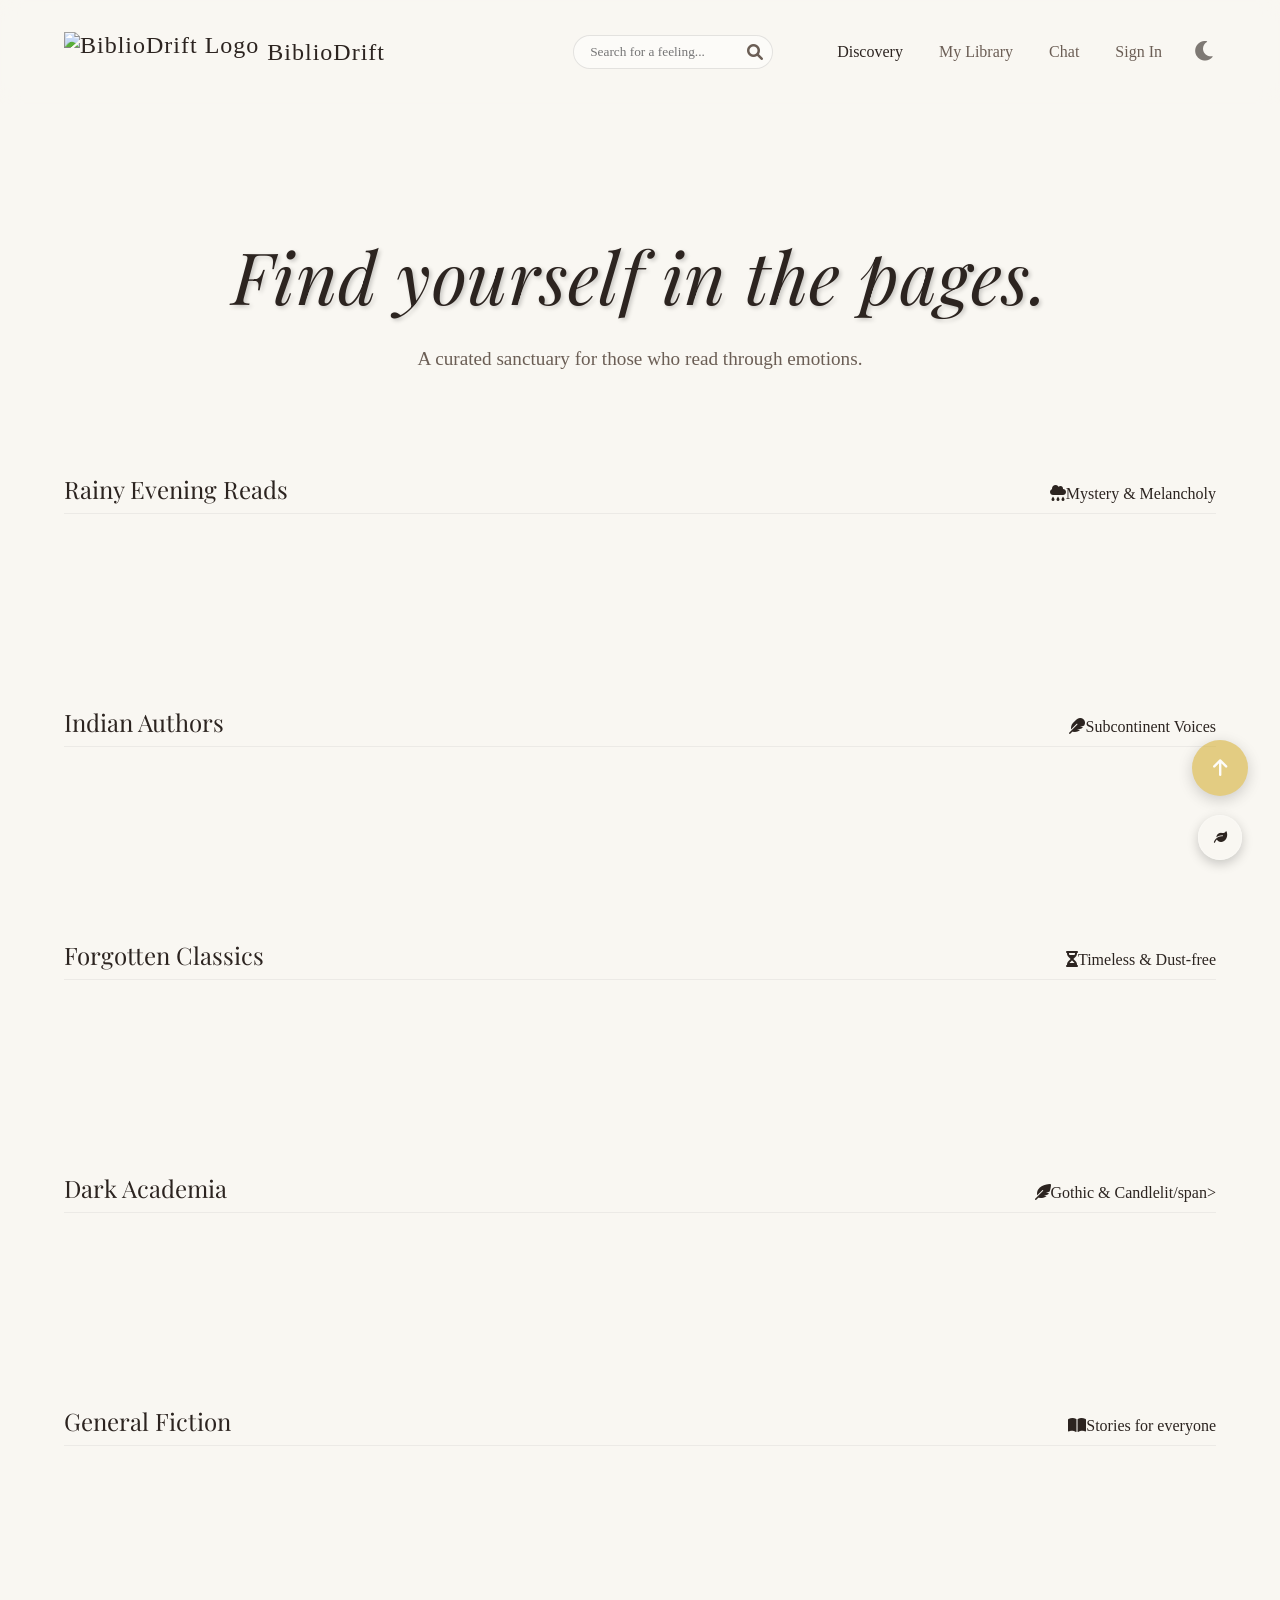
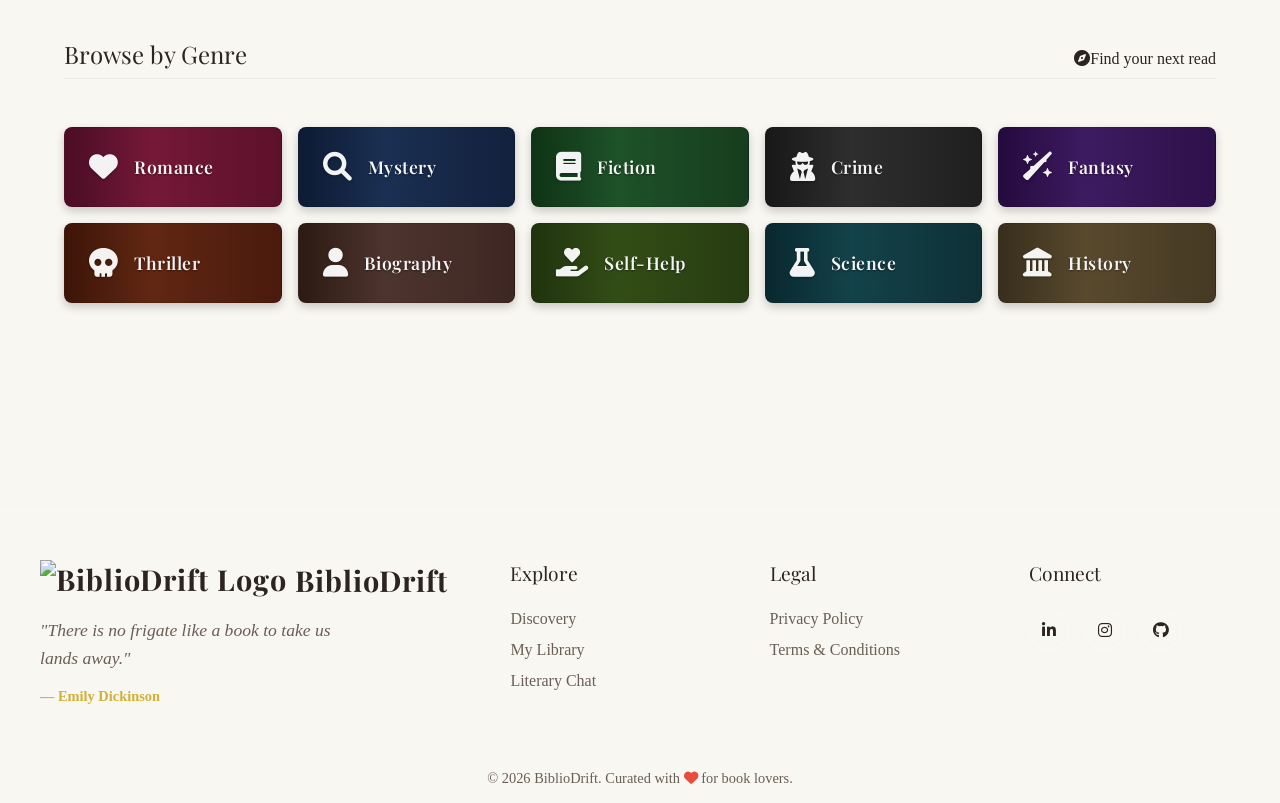
==== commit 463b5cd9: "Fix spacing and improve SEO meta description" ====
--- a/frontend/pages/index.html
+++ b/frontend/pages/index.html
@@ -13,7 +13,7 @@
   </script>
   <meta name="viewport" content="width=device-width, initial-scale=1.0" />
   <!-- Added SEO meta description to improve search engine discoverability and click-through rates -->
-  <meta name="description" content="BiblioDrift-Discover books by mood,track your reading journey,and get AI-powered recommendations." />
+  <meta name="description" content=" BiblioDrift-Discover books by mood, track your reading journey, and get AI-powered recommendations." />
   <title>BiblioDrift | Find yourself in pages</title>
   <link rel="stylesheet" href="../css/style.css" />
   <link rel="stylesheet" href="../css/keyboard-shortcuts.css" />
@@ -44,20 +44,20 @@
       <nav class="nav-links">
         <div class="tooltip">
           <a href="index.html" class="active">Discovery</a>
-          <span class="tooltip-text"><i class="fa-solid fa-wand-magic-sparkles"></i> Explore books</span>
+          <span class="tooltip-text"><i class="fa-solid fa-wand-magic-sparkles"></i>Explore books</span>
         </div>
         <div class="tooltip">
           <a href="library.html">My Library</a>
-          <span class="tooltip-text"><i class="fa-solid fa-book"></i> My Library</span>
+          <span class="tooltip-text"><i class="fa-solid fa-book"></i>My Library</span>
         </div>
         <div class="tooltip">
           <a href="chat.html">Chat</a>
-          <span class="tooltip-text"><i class="fa-solid fa-comments"></i> Chat</span>
+          <span class="tooltip-text"><i class="fa-solid fa-comments"></i>Chat</span>
         </div>
         <!-- DYNAMIC AUTH LINK -->
         <div class="tooltip">
           <a href="auth.html" id="navAuthLink">Sign In</a>
-          <span class="tooltip-text" id="navAuthTooltip"><i class="fa-solid fa-key"></i> Access account</span>
+          <span class="tooltip-text" id="navAuthTooltip"><i class="fa-solid fa-key"></i>Access account</span>
         </div>
       </nav>
       <button id="themeToggle" class="btn-icon" title="Toggle Theme">
@@ -111,7 +111,7 @@
     <section class="curated-section">
       <div class="section-header">
         <h2>Dark Academia</h2>
-        <span><i class="fa-solid fa-feather-pointed"></i>Gothic,cerebral,candlelit</span>
+        <span><i class="fa-solid fa-feather-pointed"></i>Gothic & Candlelit/span>
       </div>
       <div class="curated-row" id="row-dark-academia"></div>
     </section>
